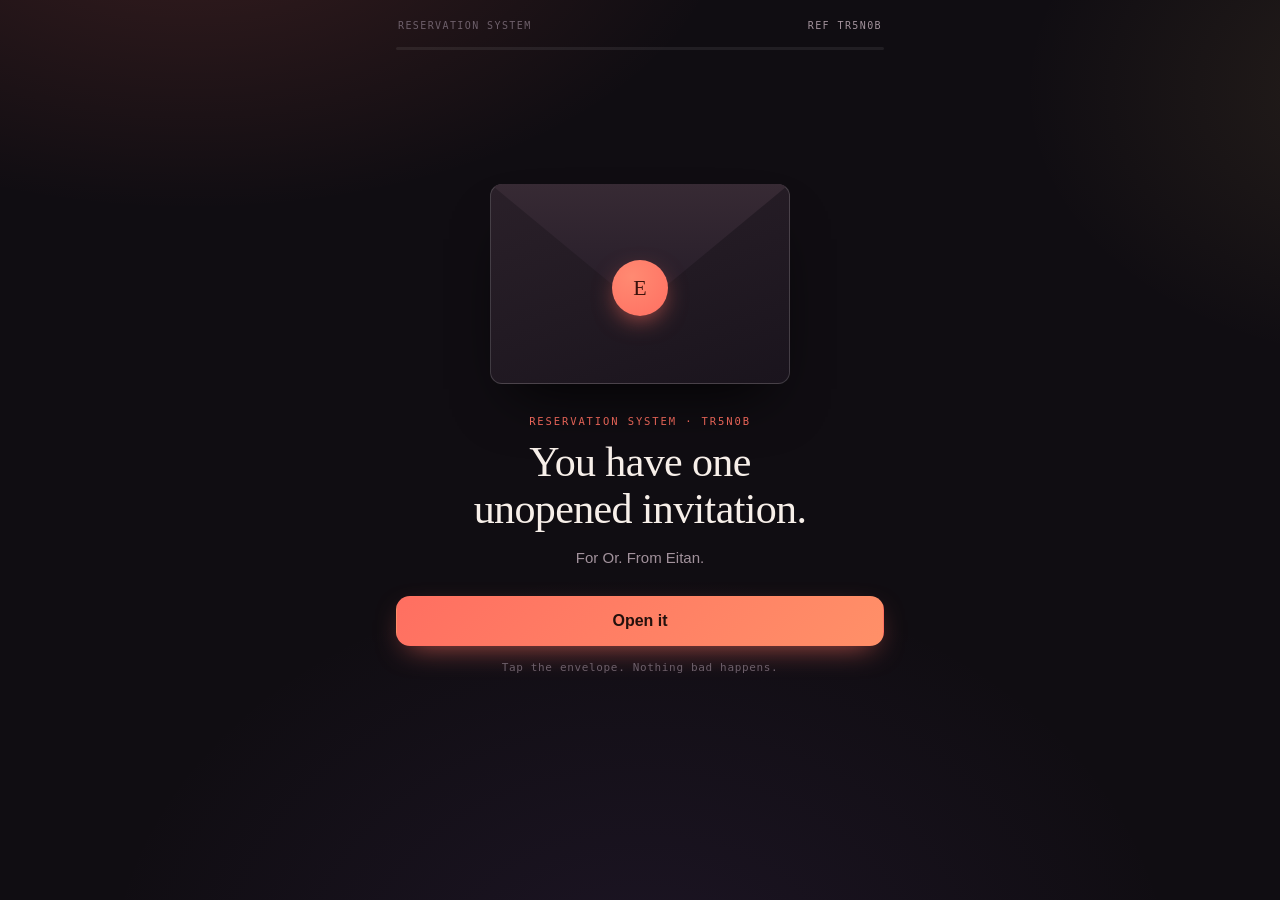
==== index.html @ cea232ad "A date app: an invitation where "no" is not a valid input One question at a time — the ask, the acti" ====
<!doctype html>
<html lang="en">
<head>
  <meta charset="utf-8">
  <meta name="viewport" content="width=device-width, initial-scale=1, viewport-fit=cover">
  <meta name="theme-color" content="#100d12">
  <title>You have one unopened invitation</title>

  <meta property="og:title" content="You have one unopened invitation">
  <meta property="og:description" content="Open it. It only takes a minute.">
  <meta property="og:type" content="website">

  <link rel="icon" href="data:image/svg+xml,<svg xmlns='http://www.w3.org/2000/svg' viewBox='0 0 100 100'><text y='.9em' font-size='90'>💌</text></svg>">
  <link rel="stylesheet" href="css/style.css">
</head>
<body>
  <canvas id="confetti"></canvas>

  <main class="shell">
    <div class="topbar">
      <span>Reservation system</span>
      <span class="ref" id="refOut">REF —</span>
    </div>
    <div class="progress"><span id="bar"></span></div>

    <section class="stage" id="stage"></section>

    <div class="footnote"><span id="step"></span></div>
  </main>

  <script src="js/data.js"></script>
  <script src="js/config.js"></script>
  <script src="js/app.js"></script>
</body>
</html>
---- css/style.css ----
/* ============================================================
   RESERVATION SYSTEM — a date app
   Corporate booking chrome on the outside, warm on the inside.
   ============================================================ */

:root {
  --bg:        #100d12;
  --bg-2:      #17131a;
  --card:      #1c1720;
  --card-2:    #241d29;
  --ink:       #f7efe9;
  --muted:     #a2929c;
  --faint:     #6d5f6a;
  --line:      rgba(255, 255, 255, 0.09);
  --line-2:    rgba(255, 255, 255, 0.16);
  --accent:    #ff6f61;
  --accent-2:  #ffb199;
  --gold:      #e8b96a;
  --green:     #6ad3a1;

  --serif: "Iowan Old Style", "Palatino Linotype", Palatino, Georgia, serif;
  --mono: ui-monospace, SFMono-Regular, "SF Mono", Menlo, Consolas, monospace;
  --sans: -apple-system, BlinkMacSystemFont, "Segoe UI", Roboto, Helvetica, Arial, sans-serif;

  --r: 18px;
  --pad: 20px;
}

* { box-sizing: border-box; -webkit-tap-highlight-color: transparent; }

html, body {
  margin: 0;
  padding: 0;
  min-height: 100%;
}

body {
  background: var(--bg);
  background-image:
    radial-gradient(900px 500px at 15% -10%, rgba(255, 111, 97, 0.16), transparent 60%),
    radial-gradient(700px 500px at 110% 10%, rgba(232, 185, 106, 0.10), transparent 55%),
    radial-gradient(900px 700px at 50% 110%, rgba(140, 90, 200, 0.10), transparent 60%);
  color: var(--ink);
  font-family: var(--sans);
  font-size: 16px;
  line-height: 1.5;
  overflow-x: hidden;
}

/* ---------- layout ---------- */

.shell {
  max-width: 520px;
  margin: 0 auto;
  padding: 0 16px 60px;
  min-height: 100dvh;
  display: flex;
  flex-direction: column;
}

.topbar {
  display: flex;
  align-items: center;
  justify-content: space-between;
  gap: 12px;
  padding: 18px 2px 14px;
  font-family: var(--mono);
  font-size: 10px;
  letter-spacing: 0.14em;
  text-transform: uppercase;
  color: var(--faint);
}

.topbar .ref { color: var(--muted); }

.progress {
  height: 3px;
  border-radius: 3px;
  background: rgba(255, 255, 255, 0.07);
  overflow: hidden;
  margin-bottom: 26px;
}

.progress span {
  display: block;
  height: 100%;
  width: 0;
  border-radius: 3px;
  background: linear-gradient(90deg, var(--accent), var(--gold));
  transition: width 0.55s cubic-bezier(0.4, 1.2, 0.4, 1);
}

.stage {
  flex: 1;
  display: flex;
  flex-direction: column;
  justify-content: center;
  padding-bottom: 24px;
}

.stage.enter { animation: slide-in 0.5s cubic-bezier(0.16, 1, 0.3, 1) both; }

@keyframes slide-in {
  from { opacity: 0; transform: translateY(18px); }
  to   { opacity: 1; transform: none; }
}

/* ---------- type ---------- */

.eyebrow {
  font-family: var(--mono);
  font-size: 10.5px;
  letter-spacing: 0.18em;
  text-transform: uppercase;
  color: var(--accent);
  margin-bottom: 14px;
}

h1 {
  font-family: var(--serif);
  font-size: clamp(30px, 8.5vw, 42px);
  line-height: 1.12;
  font-weight: 400;
  margin: 0 0 14px;
  letter-spacing: -0.015em;
}

h2 {
  font-family: var(--serif);
  font-size: clamp(24px, 6.5vw, 32px);
  line-height: 1.18;
  font-weight: 400;
  margin: 0 0 12px;
}

.sub {
  color: var(--muted);
  font-size: 15px;
  margin: 0 0 26px;
  max-width: 40ch;
}

.tiny {
  font-family: var(--mono);
  font-size: 11px;
  letter-spacing: 0.06em;
  color: var(--faint);
}

/* ---------- buttons ---------- */

.btn {
  appearance: none;
  border: 1px solid var(--line-2);
  background: var(--card);
  color: var(--ink);
  font-family: var(--sans);
  font-size: 16px;
  font-weight: 600;
  padding: 15px 22px;
  border-radius: 14px;
  cursor: pointer;
  transition: transform 0.15s ease, background 0.2s ease, border-color 0.2s ease;
  width: 100%;
}

.btn:active { transform: scale(0.975); }

.btn.primary {
  background: linear-gradient(135deg, var(--accent), #ff9068);
  border-color: transparent;
  color: #24110d;
  font-weight: 700;
  box-shadow: 0 10px 30px -12px rgba(255, 111, 97, 0.8);
}

.btn.ghost {
  background: transparent;
  border-color: var(--line);
  color: var(--muted);
  font-weight: 500;
  font-size: 14px;
  padding: 12px 18px;
}

.btn[disabled] { opacity: 0.35; pointer-events: none; }

.btn-row { display: flex; gap: 10px; margin-top: 8px; }

/* ---------- the impossible question ---------- */

.duel {
  position: relative;
  min-height: 300px;
  margin-top: 10px;
}

#yesBtn {
  position: relative;
  z-index: 2;
  font-size: 19px;
  padding: 19px 22px;
  transition: transform 0.4s cubic-bezier(0.34, 1.56, 0.64, 1),
              box-shadow 0.4s ease, font-size 0.4s ease;
  transform-origin: center;
}

#noBtn {
  position: absolute;
  left: 0;
  top: 78px;
  width: 100%;
  z-index: 3;
  transition: transform 0.28s cubic-bezier(0.22, 1, 0.36, 1),
              width 0.3s ease, opacity 0.3s ease, font-size 0.3s ease;
  will-change: transform;
  touch-action: none;
}

#noBtn.absorbed {
  opacity: 0;
  pointer-events: none;
  transform: translate(0, -78px) scale(0.2) !important;
}

.taunt {
  position: absolute;
  left: 50%;
  bottom: 4px;
  transform: translateX(-50%);
  font-family: var(--mono);
  font-size: 12px;
  color: var(--faint);
  text-align: center;
  width: 100%;
  min-height: 18px;
  transition: opacity 0.25s ease;
}

.taunt.pop { animation: taunt-pop 0.4s ease; }

@keyframes taunt-pop {
  0%   { opacity: 0; transform: translateX(-50%) translateY(6px); }
  100% { opacity: 1; transform: translateX(-50%) translateY(0); }
}

/* ---------- envelope ---------- */

.envelope {
  width: min(300px, 78vw);
  aspect-ratio: 3 / 2;
  margin: 0 auto 30px;
  position: relative;
  cursor: pointer;
  animation: float 4s ease-in-out infinite;
}

@keyframes float {
  0%, 100% { transform: translateY(0) rotate(-1.5deg); }
  50%      { transform: translateY(-12px) rotate(1.5deg); }
}

.envelope .body {
  position: absolute;
  inset: 0;
  border-radius: 12px;
  background: linear-gradient(160deg, #2a2029, #1a141d);
  border: 1px solid var(--line-2);
  box-shadow: 0 30px 60px -25px rgba(0, 0, 0, 0.9);
}

.envelope .flap {
  position: absolute;
  inset: 0 0 auto;
  height: 62%;
  clip-path: polygon(0 0, 100% 0, 50% 100%);
  background: linear-gradient(180deg, #372a34, #251c28);
  border-radius: 12px 12px 0 0;
}

.envelope .seal {
  position: absolute;
  left: 50%;
  top: 52%;
  width: 56px;
  height: 56px;
  margin: -28px 0 0 -28px;
  border-radius: 50%;
  background: radial-gradient(circle at 35% 30%, #ff8a72, var(--accent));
  display: grid;
  place-items: center;
  font-family: var(--serif);
  font-size: 22px;
  color: #3a120c;
  box-shadow: 0 8px 24px -6px rgba(255, 111, 97, 0.7);
}

/* ---------- option grid ---------- */

.grid {
  display: grid;
  grid-template-columns: repeat(2, 1fr);
  gap: 10px;
  margin-bottom: 20px;
}

.grid.one { grid-template-columns: 1fr; }

.opt {
  appearance: none;
  text-align: left;
  border: 1px solid var(--line);
  background: var(--card);
  color: var(--ink);
  border-radius: 15px;
  padding: 15px 14px;
  cursor: pointer;
  font-family: var(--sans);
  font-size: 15px;
  font-weight: 600;
  display: flex;
  flex-direction: column;
  gap: 4px;
  transition: transform 0.14s ease, border-color 0.2s ease, background 0.2s ease;
  position: relative;
  overflow: hidden;
}

.opt:active { transform: scale(0.97); }

.opt .emoji { font-size: 24px; line-height: 1; }

.opt .note {
  font-size: 12px;
  font-weight: 400;
  color: var(--muted);
  line-height: 1.35;
}

.opt.selected {
  border-color: var(--accent);
  background: linear-gradient(150deg, rgba(255, 111, 97, 0.18), var(--card-2));
}

.opt.selected::after {
  content: "✓";
  position: absolute;
  top: 10px;
  right: 12px;
  color: var(--accent);
  font-weight: 700;
}

/* ---------- recommendation cards ---------- */

.rec {
  border: 1px solid var(--line);
  background: var(--card);
  border-radius: 15px;
  padding: 14px 15px;
  margin-bottom: 10px;
  display: flex;
  gap: 12px;
  align-items: flex-start;
  cursor: pointer;
  transition: border-color 0.2s ease, background 0.2s ease;
}

.rec.selected {
  border-color: var(--accent);
  background: linear-gradient(150deg, rgba(255, 111, 97, 0.15), var(--card-2));
}

.rec .rec-main { flex: 1; min-width: 0; }
.rec .rec-name { font-weight: 700; font-size: 15px; }
.rec .rec-note { font-size: 12.5px; color: var(--muted); margin-top: 3px; }

.rec .maps {
  flex-shrink: 0;
  font-family: var(--mono);
  font-size: 10px;
  letter-spacing: 0.08em;
  text-transform: uppercase;
  color: var(--gold);
  border: 1px solid rgba(232, 185, 106, 0.35);
  border-radius: 999px;
  padding: 6px 10px;
  text-decoration: none;
  white-space: nowrap;
}

/* ---------- calendar ---------- */

.cal {
  background: var(--card);
  border: 1px solid var(--line);
  border-radius: var(--r);
  padding: 16px 14px;
  margin-bottom: 18px;
}

.cal-head {
  display: flex;
  align-items: center;
  justify-content: space-between;
  margin-bottom: 14px;
}

.cal-head .month {
  font-family: var(--serif);
  font-size: 19px;
}

.cal-nav {
  background: transparent;
  border: 1px solid var(--line-2);
  color: var(--ink);
  width: 32px;
  height: 32px;
  border-radius: 9px;
  cursor: pointer;
  font-size: 15px;
}

.cal-nav[disabled] { opacity: 0.25; pointer-events: none; }

.cal-grid {
  display: grid;
  grid-template-columns: repeat(7, 1fr);
  gap: 4px;
}

.cal-dow {
  font-family: var(--mono);
  font-size: 9.5px;
  letter-spacing: 0.08em;
  color: var(--faint);
  text-align: center;
  padding-bottom: 6px;
}

.day {
  aspect-ratio: 1;
  border: 1px solid transparent;
  background: transparent;
  color: var(--ink);
  border-radius: 10px;
  font-size: 14px;
  font-family: var(--sans);
  cursor: pointer;
  display: grid;
  place-items: center;
  position: relative;
  transition: background 0.15s ease;
}

.day.blank { pointer-events: none; }
.day.off { color: var(--faint); opacity: 0.35; pointer-events: none; text-decoration: line-through; }
.day.weekend { color: var(--gold); }
.day:hover:not(.off) { background: rgba(255, 255, 255, 0.06); }

.day.selected {
  background: linear-gradient(135deg, var(--accent), #ff9068);
  color: #24110d;
  font-weight: 700;
}

/* ---------- ticket ---------- */

.ticket {
  background: linear-gradient(165deg, #fdf6ef, #f3e7dc);
  color: #2a1c18;
  border-radius: 20px;
  overflow: hidden;
  box-shadow: 0 40px 70px -30px rgba(0, 0, 0, 0.85);
  margin-bottom: 18px;
  position: relative;
}

.ticket-top { padding: 22px 22px 18px; }

.ticket-brand {
  font-family: var(--mono);
  font-size: 9.5px;
  letter-spacing: 0.2em;
  text-transform: uppercase;
  color: #a8776a;
  display: flex;
  justify-content: space-between;
  margin-bottom: 14px;
}

.ticket h2 {
  color: #2a1c18;
  font-size: 30px;
  margin-bottom: 4px;
}

.ticket .who { font-size: 14px; color: #6b4f47; margin-bottom: 16px; }

.ticket-rows { display: grid; grid-template-columns: 1fr 1fr; gap: 14px 10px; }

.trow .k {
  font-family: var(--mono);
  font-size: 9px;
  letter-spacing: 0.14em;
  text-transform: uppercase;
  color: #a8776a;
  margin-bottom: 3px;
}

.trow .v { font-size: 15px; font-weight: 600; line-height: 1.3; }
.trow.wide { grid-column: 1 / -1; }

.perf {
  position: relative;
  height: 24px;
  border-top: 2px dashed rgba(42, 28, 24, 0.22);
  margin: 4px 0 0;
}

.perf::before, .perf::after {
  content: "";
  position: absolute;
  top: -14px;
  width: 26px;
  height: 26px;
  border-radius: 50%;
  background: var(--bg);
}

.perf::before { left: -13px; }
.perf::after { right: -13px; }

.ticket-bottom {
  padding: 0 22px 20px;
  display: flex;
  align-items: center;
  justify-content: space-between;
  gap: 12px;
}

.barcode {
  flex: 1;
  height: 40px;
  background-image: repeating-linear-gradient(90deg,
    #2a1c18 0 2px, transparent 2px 4px, #2a1c18 4px 5px, transparent 5px 9px,
    #2a1c18 9px 12px, transparent 12px 13px);
  opacity: 0.8;
}

.ticket .ref-no {
  font-family: var(--mono);
  font-size: 10px;
  letter-spacing: 0.1em;
  color: #6b4f47;
}

/* ---------- polaroid ---------- */

.polaroid {
  background: #fdf6ef;
  padding: 10px 10px 42px;
  border-radius: 4px;
  box-shadow: 0 26px 50px -22px rgba(0, 0, 0, 0.9);
  transform: rotate(-3deg);
  width: min(230px, 62vw);
  margin: 0 auto 26px;
  position: relative;
}

.polaroid img {
  width: 100%;
  aspect-ratio: 1;
  object-fit: cover;
  display: block;
  border-radius: 2px;
  background: #ddd;
}

.polaroid .cap {
  position: absolute;
  bottom: 12px;
  left: 0;
  right: 0;
  text-align: center;
  font-family: var(--serif);
  font-style: italic;
  font-size: 14px;
  color: #6b4f47;
}

/* ---------- misc ---------- */

.field { margin-bottom: 14px; }

.field label {
  display: block;
  font-family: var(--mono);
  font-size: 10px;
  letter-spacing: 0.14em;
  text-transform: uppercase;
  color: var(--faint);
  margin-bottom: 7px;
}

.field input, .field select, .field textarea {
  width: 100%;
  background: var(--card);
  border: 1px solid var(--line-2);
  border-radius: 12px;
  color: var(--ink);
  font-family: var(--sans);
  font-size: 16px;
  padding: 13px 14px;
  outline: none;
}

.field input:focus, .field textarea:focus { border-color: var(--accent); }
.field .hint { font-size: 12px; color: var(--faint); margin-top: 6px; }

.terms {
  background: var(--card);
  border: 1px solid var(--line);
  border-radius: var(--r);
  padding: 6px 4px;
  margin-bottom: 20px;
}

.term {
  display: flex;
  gap: 12px;
  align-items: flex-start;
  padding: 12px 14px;
  border-bottom: 1px solid var(--line);
  font-size: 14px;
  cursor: pointer;
}

.term:last-child { border-bottom: none; }

.term .box {
  width: 20px;
  height: 20px;
  flex-shrink: 0;
  border-radius: 6px;
  border: 1px solid var(--line-2);
  display: grid;
  place-items: center;
  font-size: 12px;
  color: transparent;
  margin-top: 1px;
}

.term.on .box {
  background: var(--green);
  border-color: var(--green);
  color: #0d2b1e;
}

.term.locked { color: var(--muted); }

.loader {
  text-align: center;
  padding: 40px 0;
}

.spinner {
  width: 42px;
  height: 42px;
  margin: 0 auto 22px;
  border-radius: 50%;
  border: 2px solid rgba(255, 255, 255, 0.12);
  border-top-color: var(--accent);
  animation: spin 0.8s linear infinite;
}

@keyframes spin { to { transform: rotate(360deg); } }

.loader .line {
  font-family: var(--mono);
  font-size: 12.5px;
  color: var(--muted);
  min-height: 20px;
}

.stat {
  display: flex;
  justify-content: space-between;
  padding: 13px 2px;
  border-bottom: 1px solid var(--line);
  font-size: 14px;
}

.stat:last-child { border-bottom: none; }
.stat .val { font-family: var(--mono); color: var(--gold); }

.chips { display: flex; flex-wrap: wrap; gap: 7px; margin-bottom: 20px; }

.chip {
  font-family: var(--mono);
  font-size: 10.5px;
  letter-spacing: 0.06em;
  text-transform: uppercase;
  color: var(--muted);
  border: 1px solid var(--line);
  border-radius: 999px;
  padding: 6px 11px;
}

#confetti {
  position: fixed;
  inset: 0;
  pointer-events: none;
  z-index: 99;
}

.footnote {
  text-align: center;
  font-family: var(--mono);
  font-size: 9.5px;
  letter-spacing: 0.12em;
  text-transform: uppercase;
  color: var(--faint);
  padding: 24px 0 8px;
  opacity: 0.7;
}

/* ---------- setup page ---------- */

.setup-section {
  border-top: 1px solid var(--line);
  padding-top: 22px;
  margin-top: 26px;
}

.setup-section > h3 {
  font-family: var(--mono);
  font-size: 10.5px;
  letter-spacing: 0.18em;
  text-transform: uppercase;
  color: var(--accent);
  margin: 0 0 16px;
  font-weight: 500;
}

.toggle-row { display: flex; flex-wrap: wrap; gap: 7px; }

.toggle {
  border: 1px solid var(--line-2);
  background: var(--card);
  color: var(--muted);
  border-radius: 999px;
  padding: 9px 14px;
  font-size: 13.5px;
  font-family: var(--sans);
  cursor: pointer;
}

.toggle.on {
  border-color: var(--accent);
  background: rgba(255, 111, 97, 0.15);
  color: var(--ink);
  font-weight: 600;
}

.out {
  background: var(--card);
  border: 1px solid var(--line-2);
  border-radius: 12px;
  padding: 13px 14px;
  font-family: var(--mono);
  font-size: 12px;
  word-break: break-all;
  color: var(--gold);
  max-height: 140px;
  overflow: auto;
  margin-bottom: 12px;
}
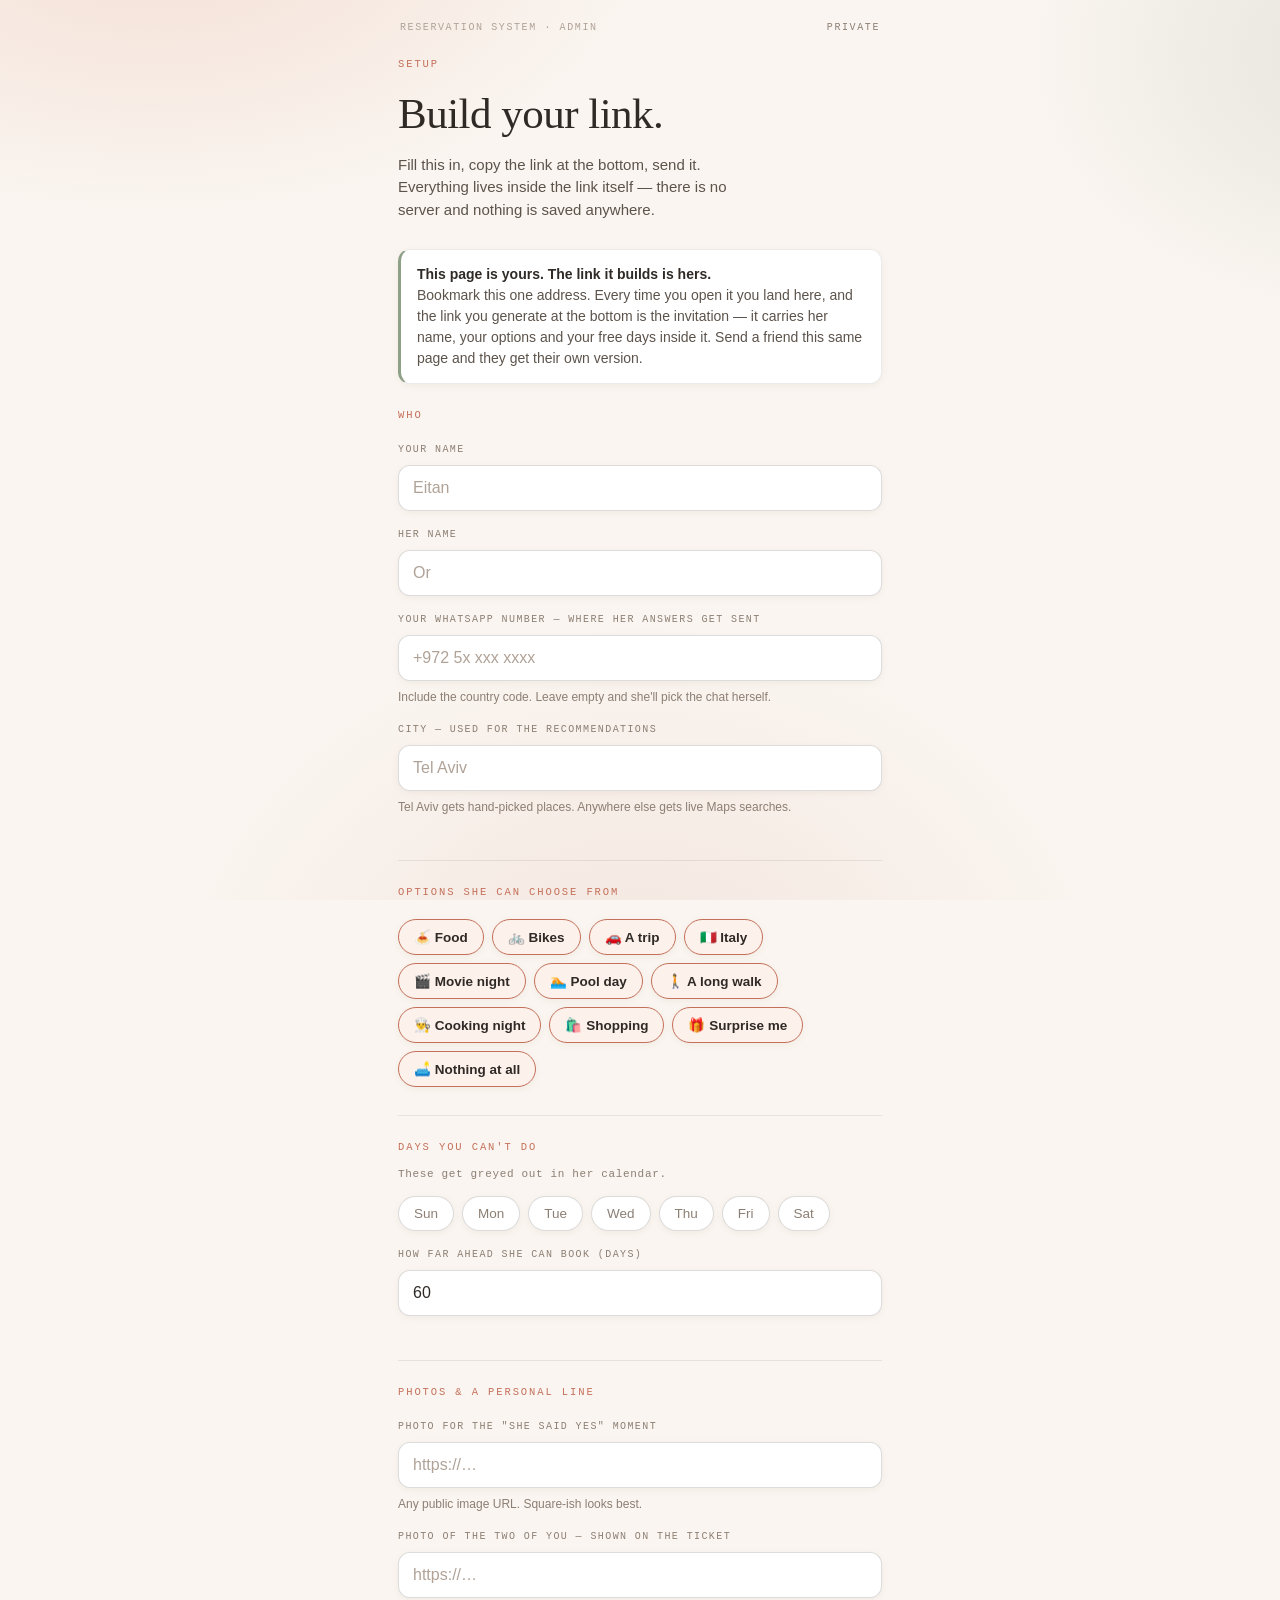
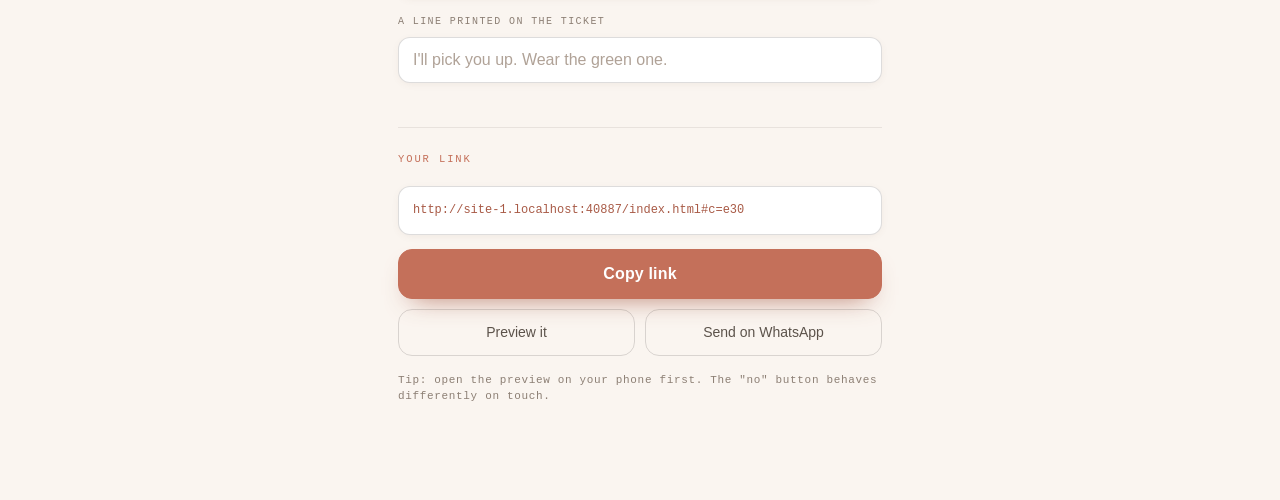
==== commit 4d8937cb: "Warm paper palette, and one link instead of two Repaints the whole thing on cream with terracotta, b" ====
--- a/index.html
+++ b/index.html
@@ -3,7 +3,7 @@
 <head>
   <meta charset="utf-8">
   <meta name="viewport" content="width=device-width, initial-scale=1, viewport-fit=cover">
-  <meta name="theme-color" content="#100d12">
+  <meta name="theme-color" content="#faf5f0">
   <title>You have one unopened invitation</title>
 
   <meta property="og:title" content="You have one unopened invitation">
--- a/css/style.css
+++ b/css/style.css
@@ -1,50 +1,61 @@
 /* ============================================================
    RESERVATION SYSTEM — a date app
-   Corporate booking chrome on the outside, warm on the inside.
+   Warm paper, soft terracotta, plenty of air.
    ============================================================ */
 
 :root {
-  --bg:        #100d12;
-  --bg-2:      #17131a;
-  --card:      #1c1720;
-  --card-2:    #241d29;
-  --ink:       #f7efe9;
-  --muted:     #a2929c;
-  --faint:     #6d5f6a;
-  --line:      rgba(255, 255, 255, 0.09);
-  --line-2:    rgba(255, 255, 255, 0.16);
-  --accent:    #ff6f61;
-  --accent-2:  #ffb199;
-  --gold:      #e8b96a;
-  --green:     #6ad3a1;
+  /* paper */
+  --bg:        #faf5f0;
+  --bg-warm:   #f5ede4;
+  --card:      #ffffff;
+  --card-2:    #fdf9f5;
+
+  /* ink */
+  --ink:       #2f2a26;
+  --ink-soft:  #5c534b;
+  --muted:     #8c7f74;
+  --faint:     #b0a297;
+
+  /* lines */
+  --line:      rgba(47, 42, 38, 0.09);
+  --line-2:    rgba(47, 42, 38, 0.16);
+
+  /* accents */
+  --accent:    #c4705a;   /* terracotta */
+  --accent-dk: #a85a46;
+  --blush:     #e8b4a0;
+  --sage:      #8fa089;
+  --gold:      #b08d3f;
+
+  /* shadows — warm, never grey */
+  --sh-sm: 0 2px 8px -2px rgba(120, 84, 66, 0.10);
+  --sh-md: 0 12px 28px -14px rgba(120, 84, 66, 0.28);
+  --sh-lg: 0 30px 60px -28px rgba(120, 84, 66, 0.40);
 
   --serif: "Iowan Old Style", "Palatino Linotype", Palatino, Georgia, serif;
   --mono: ui-monospace, SFMono-Regular, "SF Mono", Menlo, Consolas, monospace;
   --sans: -apple-system, BlinkMacSystemFont, "Segoe UI", Roboto, Helvetica, Arial, sans-serif;
 
   --r: 18px;
-  --pad: 20px;
 }
 
 * { box-sizing: border-box; -webkit-tap-highlight-color: transparent; }
 
-html, body {
-  margin: 0;
-  padding: 0;
-  min-height: 100%;
-}
+html, body { margin: 0; padding: 0; min-height: 100%; }
 
 body {
   background: var(--bg);
   background-image:
-    radial-gradient(900px 500px at 15% -10%, rgba(255, 111, 97, 0.16), transparent 60%),
-    radial-gradient(700px 500px at 110% 10%, rgba(232, 185, 106, 0.10), transparent 55%),
-    radial-gradient(900px 700px at 50% 110%, rgba(140, 90, 200, 0.10), transparent 60%);
+    radial-gradient(800px 460px at 12% -8%, rgba(232, 180, 160, 0.34), transparent 62%),
+    radial-gradient(620px 460px at 108% 6%, rgba(143, 160, 137, 0.20), transparent 58%),
+    radial-gradient(760px 620px at 50% 112%, rgba(196, 112, 90, 0.12), transparent 62%);
+  background-attachment: fixed;
   color: var(--ink);
   font-family: var(--sans);
   font-size: 16px;
   line-height: 1.5;
   overflow-x: hidden;
+  -webkit-font-smoothing: antialiased;
 }
 
 /* ---------- layout ---------- */
@@ -52,7 +63,7 @@
 .shell {
   max-width: 520px;
   margin: 0 auto;
-  padding: 0 16px 60px;
+  padding: 0 18px 60px;
   min-height: 100dvh;
   display: flex;
   flex-direction: column;
@@ -63,10 +74,10 @@
   align-items: center;
   justify-content: space-between;
   gap: 12px;
-  padding: 18px 2px 14px;
+  padding: 20px 2px 14px;
   font-family: var(--mono);
   font-size: 10px;
-  letter-spacing: 0.14em;
+  letter-spacing: 0.16em;
   text-transform: uppercase;
   color: var(--faint);
 }
@@ -76,9 +87,9 @@
 .progress {
   height: 3px;
   border-radius: 3px;
-  background: rgba(255, 255, 255, 0.07);
+  background: rgba(47, 42, 38, 0.07);
   overflow: hidden;
-  margin-bottom: 26px;
+  margin-bottom: 28px;
 }
 
 .progress span {
@@ -86,7 +97,7 @@
   height: 100%;
   width: 0;
   border-radius: 3px;
-  background: linear-gradient(90deg, var(--accent), var(--gold));
+  background: linear-gradient(90deg, var(--accent), var(--blush));
   transition: width 0.55s cubic-bezier(0.4, 1.2, 0.4, 1);
 }
 
@@ -113,30 +124,30 @@
   letter-spacing: 0.18em;
   text-transform: uppercase;
   color: var(--accent);
-  margin-bottom: 14px;
+  margin-bottom: 16px;
 }
 
 h1 {
   font-family: var(--serif);
-  font-size: clamp(30px, 8.5vw, 42px);
-  line-height: 1.12;
+  font-size: clamp(31px, 8.5vw, 43px);
+  line-height: 1.14;
   font-weight: 400;
-  margin: 0 0 14px;
-  letter-spacing: -0.015em;
+  margin: 0 0 16px;
+  letter-spacing: -0.012em;
 }
 
 h2 {
   font-family: var(--serif);
-  font-size: clamp(24px, 6.5vw, 32px);
-  line-height: 1.18;
+  font-size: clamp(25px, 6.5vw, 33px);
+  line-height: 1.2;
   font-weight: 400;
-  margin: 0 0 12px;
+  margin: 0 0 13px;
 }
 
 .sub {
-  color: var(--muted);
+  color: var(--ink-soft);
   font-size: 15px;
-  margin: 0 0 26px;
+  margin: 0 0 28px;
   max-width: 40ch;
 }
 
@@ -144,7 +155,7 @@
   font-family: var(--mono);
   font-size: 11px;
   letter-spacing: 0.06em;
-  color: var(--faint);
+  color: var(--muted);
 }
 
 /* ---------- buttons ---------- */
@@ -160,32 +171,41 @@
   padding: 15px 22px;
   border-radius: 14px;
   cursor: pointer;
-  transition: transform 0.15s ease, background 0.2s ease, border-color 0.2s ease;
+  box-shadow: var(--sh-sm);
+  transition: transform 0.15s ease, background 0.2s ease,
+              border-color 0.2s ease, box-shadow 0.2s ease;
   width: 100%;
 }
 
+.btn:hover { box-shadow: var(--sh-md); }
 .btn:active { transform: scale(0.975); }
 
 .btn.primary {
-  background: linear-gradient(135deg, var(--accent), #ff9068);
-  border-color: transparent;
-  color: #24110d;
-  font-weight: 700;
-  box-shadow: 0 10px 30px -12px rgba(255, 111, 97, 0.8);
-}
+  background: var(--accent);
+  border-color: var(--accent);
+  color: #fff;
+  font-weight: 600;
+  letter-spacing: 0.01em;
+  box-shadow: 0 12px 26px -14px rgba(168, 90, 70, 0.85);
+}
+
+.btn.primary:hover { background: var(--accent-dk); border-color: var(--accent-dk); }
 
 .btn.ghost {
   background: transparent;
-  border-color: var(--line);
-  color: var(--muted);
+  border-color: var(--line-2);
+  color: var(--ink-soft);
   font-weight: 500;
   font-size: 14px;
   padding: 12px 18px;
-}
-
-.btn[disabled] { opacity: 0.35; pointer-events: none; }
-
-.btn-row { display: flex; gap: 10px; margin-top: 8px; }
+  box-shadow: none;
+}
+
+.btn.ghost:hover { background: rgba(255, 255, 255, 0.7); box-shadow: var(--sh-sm); }
+
+.btn[disabled] { opacity: 0.4; pointer-events: none; box-shadow: none; }
+
+.btn-row { display: flex; gap: 10px; margin-top: 10px; }
 
 /* ---------- the impossible question ---------- */
 
@@ -201,7 +221,7 @@
   font-size: 19px;
   padding: 19px 22px;
   transition: transform 0.4s cubic-bezier(0.34, 1.56, 0.64, 1),
-              box-shadow 0.4s ease, font-size 0.4s ease;
+              box-shadow 0.4s ease, font-size 0.4s ease, padding 0.4s ease;
   transform-origin: center;
 }
 
@@ -230,11 +250,10 @@
   transform: translateX(-50%);
   font-family: var(--mono);
   font-size: 12px;
-  color: var(--faint);
+  color: var(--muted);
   text-align: center;
   width: 100%;
   min-height: 18px;
-  transition: opacity 0.25s ease;
 }
 
 .taunt.pop { animation: taunt-pop 0.4s ease; }
@@ -249,10 +268,10 @@
 .envelope {
   width: min(300px, 78vw);
   aspect-ratio: 3 / 2;
-  margin: 0 auto 30px;
+  margin: 0 auto 34px;
   position: relative;
   cursor: pointer;
-  animation: float 4s ease-in-out infinite;
+  animation: float 4.5s ease-in-out infinite;
 }
 
 @keyframes float {
@@ -264,9 +283,9 @@
   position: absolute;
   inset: 0;
   border-radius: 12px;
-  background: linear-gradient(160deg, #2a2029, #1a141d);
-  border: 1px solid var(--line-2);
-  box-shadow: 0 30px 60px -25px rgba(0, 0, 0, 0.9);
+  background: var(--card);
+  border: 1px solid rgba(196, 112, 90, 0.22);
+  box-shadow: var(--sh-lg);
 }
 
 .envelope .flap {
@@ -274,7 +293,7 @@
   inset: 0 0 auto;
   height: 62%;
   clip-path: polygon(0 0, 100% 0, 50% 100%);
-  background: linear-gradient(180deg, #372a34, #251c28);
+  background: linear-gradient(170deg, #f7ddd1, #f0cbba);
   border-radius: 12px 12px 0 0;
 }
 
@@ -282,17 +301,17 @@
   position: absolute;
   left: 50%;
   top: 52%;
-  width: 56px;
-  height: 56px;
-  margin: -28px 0 0 -28px;
+  width: 58px;
+  height: 58px;
+  margin: -29px 0 0 -29px;
   border-radius: 50%;
-  background: radial-gradient(circle at 35% 30%, #ff8a72, var(--accent));
+  background: var(--accent);
   display: grid;
   place-items: center;
   font-family: var(--serif);
-  font-size: 22px;
-  color: #3a120c;
-  box-shadow: 0 8px 24px -6px rgba(255, 111, 97, 0.7);
+  font-size: 23px;
+  color: #fff;
+  box-shadow: 0 10px 22px -8px rgba(168, 90, 70, 0.7);
 }
 
 /* ---------- option grid ---------- */
@@ -301,7 +320,7 @@
   display: grid;
   grid-template-columns: repeat(2, 1fr);
   gap: 10px;
-  margin-bottom: 20px;
+  margin-bottom: 22px;
 }
 
 .grid.one { grid-template-columns: 1fr; }
@@ -321,11 +340,14 @@
   display: flex;
   flex-direction: column;
   gap: 4px;
-  transition: transform 0.14s ease, border-color 0.2s ease, background 0.2s ease;
+  box-shadow: var(--sh-sm);
+  transition: transform 0.14s ease, border-color 0.2s ease,
+              background 0.2s ease, box-shadow 0.2s ease;
   position: relative;
   overflow: hidden;
 }
 
+.opt:hover { box-shadow: var(--sh-md); }
 .opt:active { transform: scale(0.97); }
 
 .opt .emoji { font-size: 24px; line-height: 1; }
@@ -339,7 +361,8 @@
 
 .opt.selected {
   border-color: var(--accent);
-  background: linear-gradient(150deg, rgba(255, 111, 97, 0.18), var(--card-2));
+  background: #fdf1ec;
+  box-shadow: 0 10px 24px -14px rgba(168, 90, 70, 0.6);
 }
 
 .opt.selected::after {
@@ -357,18 +380,21 @@
   border: 1px solid var(--line);
   background: var(--card);
   border-radius: 15px;
-  padding: 14px 15px;
+  padding: 15px;
   margin-bottom: 10px;
   display: flex;
   gap: 12px;
   align-items: flex-start;
   cursor: pointer;
-  transition: border-color 0.2s ease, background 0.2s ease;
-}
+  box-shadow: var(--sh-sm);
+  transition: border-color 0.2s ease, background 0.2s ease, box-shadow 0.2s ease;
+}
+
+.rec:hover { box-shadow: var(--sh-md); }
 
 .rec.selected {
   border-color: var(--accent);
-  background: linear-gradient(150deg, rgba(255, 111, 97, 0.15), var(--card-2));
+  background: #fdf1ec;
 }
 
 .rec .rec-main { flex: 1; min-width: 0; }
@@ -381,10 +407,11 @@
   font-size: 10px;
   letter-spacing: 0.08em;
   text-transform: uppercase;
-  color: var(--gold);
-  border: 1px solid rgba(232, 185, 106, 0.35);
+  color: var(--accent);
+  background: #fdf1ec;
+  border: 1px solid rgba(196, 112, 90, 0.28);
   border-radius: 999px;
-  padding: 6px 10px;
+  padding: 6px 11px;
   text-decoration: none;
   white-space: nowrap;
 }
@@ -395,8 +422,9 @@
   background: var(--card);
   border: 1px solid var(--line);
   border-radius: var(--r);
-  padding: 16px 14px;
-  margin-bottom: 18px;
+  padding: 18px 16px;
+  margin-bottom: 20px;
+  box-shadow: var(--sh-md);
 }
 
 .cal-head {
@@ -406,10 +434,7 @@
   margin-bottom: 14px;
 }
 
-.cal-head .month {
-  font-family: var(--serif);
-  font-size: 19px;
-}
+.cal-head .month { font-family: var(--serif); font-size: 20px; }
 
 .cal-nav {
   background: transparent;
@@ -422,13 +447,10 @@
   font-size: 15px;
 }
 
-.cal-nav[disabled] { opacity: 0.25; pointer-events: none; }
-
-.cal-grid {
-  display: grid;
-  grid-template-columns: repeat(7, 1fr);
-  gap: 4px;
-}
+.cal-nav:hover { background: var(--bg-warm); }
+.cal-nav[disabled] { opacity: 0.3; pointer-events: none; }
+
+.cal-grid { display: grid; grid-template-columns: repeat(7, 1fr); gap: 4px; }
 
 .cal-dow {
   font-family: var(--mono);
@@ -436,7 +458,7 @@
   letter-spacing: 0.08em;
   color: var(--faint);
   text-align: center;
-  padding-bottom: 6px;
+  padding-bottom: 8px;
 }
 
 .day {
@@ -455,58 +477,62 @@
 }
 
 .day.blank { pointer-events: none; }
-.day.off { color: var(--faint); opacity: 0.35; pointer-events: none; text-decoration: line-through; }
+.day.off { color: var(--faint); opacity: 0.5; pointer-events: none; text-decoration: line-through; }
 .day.weekend { color: var(--gold); }
-.day:hover:not(.off) { background: rgba(255, 255, 255, 0.06); }
+.day:hover:not(.off) { background: var(--bg-warm); }
 
 .day.selected {
-  background: linear-gradient(135deg, var(--accent), #ff9068);
-  color: #24110d;
+  background: var(--accent);
+  color: #fff;
   font-weight: 700;
+  box-shadow: 0 8px 16px -8px rgba(168, 90, 70, 0.8);
 }
 
 /* ---------- ticket ---------- */
 
 .ticket {
-  background: linear-gradient(165deg, #fdf6ef, #f3e7dc);
-  color: #2a1c18;
+  background: var(--card);
+  color: var(--ink);
   border-radius: 20px;
   overflow: hidden;
-  box-shadow: 0 40px 70px -30px rgba(0, 0, 0, 0.85);
-  margin-bottom: 18px;
+  box-shadow: var(--sh-lg);
+  margin-bottom: 20px;
   position: relative;
 }
 
-.ticket-top { padding: 22px 22px 18px; }
+.ticket::before {
+  content: "";
+  position: absolute;
+  inset: 0 0 auto;
+  height: 5px;
+  background: linear-gradient(90deg, var(--accent), var(--blush), var(--sage));
+}
+
+.ticket-top { padding: 26px 24px 18px; }
 
 .ticket-brand {
   font-family: var(--mono);
   font-size: 9.5px;
   letter-spacing: 0.2em;
   text-transform: uppercase;
-  color: #a8776a;
+  color: var(--accent);
   display: flex;
   justify-content: space-between;
-  margin-bottom: 14px;
-}
-
-.ticket h2 {
-  color: #2a1c18;
-  font-size: 30px;
-  margin-bottom: 4px;
-}
-
-.ticket .who { font-size: 14px; color: #6b4f47; margin-bottom: 16px; }
-
-.ticket-rows { display: grid; grid-template-columns: 1fr 1fr; gap: 14px 10px; }
+  margin-bottom: 16px;
+}
+
+.ticket h2 { font-size: 31px; margin-bottom: 5px; }
+.ticket .who { font-size: 14px; color: var(--muted); margin-bottom: 20px; }
+
+.ticket-rows { display: grid; grid-template-columns: 1fr 1fr; gap: 16px 10px; }
 
 .trow .k {
   font-family: var(--mono);
   font-size: 9px;
   letter-spacing: 0.14em;
   text-transform: uppercase;
-  color: #a8776a;
-  margin-bottom: 3px;
+  color: var(--faint);
+  margin-bottom: 4px;
 }
 
 .trow .v { font-size: 15px; font-weight: 600; line-height: 1.3; }
@@ -515,7 +541,7 @@
 .perf {
   position: relative;
   height: 24px;
-  border-top: 2px dashed rgba(42, 28, 24, 0.22);
+  border-top: 2px dashed rgba(47, 42, 38, 0.16);
   margin: 4px 0 0;
 }
 
@@ -527,13 +553,14 @@
   height: 26px;
   border-radius: 50%;
   background: var(--bg);
+  box-shadow: inset 0 0 0 1px rgba(47, 42, 38, 0.05);
 }
 
 .perf::before { left: -13px; }
 .perf::after { right: -13px; }
 
 .ticket-bottom {
-  padding: 0 22px 20px;
+  padding: 0 24px 22px;
   display: flex;
   align-items: center;
   justify-content: space-between;
@@ -542,30 +569,30 @@
 
 .barcode {
   flex: 1;
-  height: 40px;
+  height: 38px;
+  opacity: 0.75;
   background-image: repeating-linear-gradient(90deg,
-    #2a1c18 0 2px, transparent 2px 4px, #2a1c18 4px 5px, transparent 5px 9px,
-    #2a1c18 9px 12px, transparent 12px 13px);
-  opacity: 0.8;
+    var(--ink) 0 2px, transparent 2px 4px, var(--ink) 4px 5px, transparent 5px 9px,
+    var(--ink) 9px 12px, transparent 12px 13px);
 }
 
 .ticket .ref-no {
   font-family: var(--mono);
   font-size: 10px;
   letter-spacing: 0.1em;
-  color: #6b4f47;
+  color: var(--faint);
 }
 
 /* ---------- polaroid ---------- */
 
 .polaroid {
-  background: #fdf6ef;
-  padding: 10px 10px 42px;
+  background: var(--card);
+  padding: 11px 11px 44px;
   border-radius: 4px;
-  box-shadow: 0 26px 50px -22px rgba(0, 0, 0, 0.9);
+  box-shadow: var(--sh-lg);
   transform: rotate(-3deg);
   width: min(230px, 62vw);
-  margin: 0 auto 26px;
+  margin: 0 auto 30px;
   position: relative;
 }
 
@@ -575,24 +602,24 @@
   object-fit: cover;
   display: block;
   border-radius: 2px;
-  background: #ddd;
+  background: var(--bg-warm);
 }
 
 .polaroid .cap {
   position: absolute;
-  bottom: 12px;
+  bottom: 13px;
   left: 0;
   right: 0;
   text-align: center;
   font-family: var(--serif);
   font-style: italic;
   font-size: 14px;
-  color: #6b4f47;
-}
-
-/* ---------- misc ---------- */
-
-.field { margin-bottom: 14px; }
+  color: var(--muted);
+}
+
+/* ---------- forms ---------- */
+
+.field { margin-bottom: 16px; }
 
 .field label {
   display: block;
@@ -600,8 +627,8 @@
   font-size: 10px;
   letter-spacing: 0.14em;
   text-transform: uppercase;
-  color: var(--faint);
-  margin-bottom: 7px;
+  color: var(--muted);
+  margin-bottom: 8px;
 }
 
 .field input, .field select, .field textarea {
@@ -614,24 +641,35 @@
   font-size: 16px;
   padding: 13px 14px;
   outline: none;
-}
-
-.field input:focus, .field textarea:focus { border-color: var(--accent); }
-.field .hint { font-size: 12px; color: var(--faint); margin-top: 6px; }
+  box-shadow: var(--sh-sm);
+  transition: border-color 0.2s ease, box-shadow 0.2s ease;
+}
+
+.field input::placeholder { color: var(--faint); }
+
+.field input:focus, .field textarea:focus {
+  border-color: var(--accent);
+  box-shadow: 0 0 0 3px rgba(196, 112, 90, 0.14);
+}
+
+.field .hint { font-size: 12px; color: var(--muted); margin-top: 7px; }
+
+/* ---------- terms ---------- */
 
 .terms {
   background: var(--card);
   border: 1px solid var(--line);
   border-radius: var(--r);
-  padding: 6px 4px;
-  margin-bottom: 20px;
+  padding: 4px;
+  margin-bottom: 22px;
+  box-shadow: var(--sh-sm);
 }
 
 .term {
   display: flex;
   gap: 12px;
   align-items: flex-start;
-  padding: 12px 14px;
+  padding: 13px 14px;
   border-bottom: 1px solid var(--line);
   font-size: 14px;
   cursor: pointer;
@@ -653,24 +691,23 @@
 }
 
 .term.on .box {
-  background: var(--green);
-  border-color: var(--green);
-  color: #0d2b1e;
+  background: var(--sage);
+  border-color: var(--sage);
+  color: #fff;
 }
 
 .term.locked { color: var(--muted); }
 
-.loader {
-  text-align: center;
-  padding: 40px 0;
-}
+/* ---------- loader & stats ---------- */
+
+.loader { text-align: center; padding: 40px 0; }
 
 .spinner {
   width: 42px;
   height: 42px;
-  margin: 0 auto 22px;
+  margin: 0 auto 24px;
   border-radius: 50%;
-  border: 2px solid rgba(255, 255, 255, 0.12);
+  border: 2px solid rgba(47, 42, 38, 0.10);
   border-top-color: var(--accent);
   animation: spin 0.8s linear infinite;
 }
@@ -687,13 +724,13 @@
 .stat {
   display: flex;
   justify-content: space-between;
-  padding: 13px 2px;
+  padding: 14px 2px;
   border-bottom: 1px solid var(--line);
   font-size: 14px;
 }
 
 .stat:last-child { border-bottom: none; }
-.stat .val { font-family: var(--mono); color: var(--gold); }
+.stat .val { font-family: var(--mono); color: var(--accent); }
 
 .chips { display: flex; flex-wrap: wrap; gap: 7px; margin-bottom: 20px; }
 
@@ -723,15 +760,14 @@
   text-transform: uppercase;
   color: var(--faint);
   padding: 24px 0 8px;
-  opacity: 0.7;
 }
 
 /* ---------- setup page ---------- */
 
 .setup-section {
   border-top: 1px solid var(--line);
-  padding-top: 22px;
-  margin-top: 26px;
+  padding-top: 24px;
+  margin-top: 28px;
 }
 
 .setup-section > h3 {
@@ -740,26 +776,30 @@
   letter-spacing: 0.18em;
   text-transform: uppercase;
   color: var(--accent);
-  margin: 0 0 16px;
+  margin: 0 0 18px;
   font-weight: 500;
 }
 
-.toggle-row { display: flex; flex-wrap: wrap; gap: 7px; }
+.toggle-row { display: flex; flex-wrap: wrap; gap: 8px; }
 
 .toggle {
   border: 1px solid var(--line-2);
   background: var(--card);
   color: var(--muted);
   border-radius: 999px;
-  padding: 9px 14px;
+  padding: 9px 15px;
   font-size: 13.5px;
   font-family: var(--sans);
   cursor: pointer;
-}
+  box-shadow: var(--sh-sm);
+  transition: all 0.18s ease;
+}
+
+.toggle:hover { box-shadow: var(--sh-md); }
 
 .toggle.on {
   border-color: var(--accent);
-  background: rgba(255, 111, 97, 0.15);
+  background: #fdf1ec;
   color: var(--ink);
   font-weight: 600;
 }
@@ -768,12 +808,28 @@
   background: var(--card);
   border: 1px solid var(--line-2);
   border-radius: 12px;
-  padding: 13px 14px;
+  padding: 14px;
   font-family: var(--mono);
   font-size: 12px;
+  line-height: 1.6;
   word-break: break-all;
-  color: var(--gold);
+  color: var(--accent-dk);
   max-height: 140px;
   overflow: auto;
-  margin-bottom: 12px;
-}
+  margin-bottom: 14px;
+  box-shadow: var(--sh-sm);
+}
+
+.callout {
+  background: var(--card);
+  border: 1px solid var(--line);
+  border-left: 3px solid var(--sage);
+  border-radius: 12px;
+  padding: 14px 16px;
+  font-size: 14px;
+  color: var(--ink-soft);
+  margin-bottom: 24px;
+  box-shadow: var(--sh-sm);
+}
+
+.callout b { color: var(--ink); }
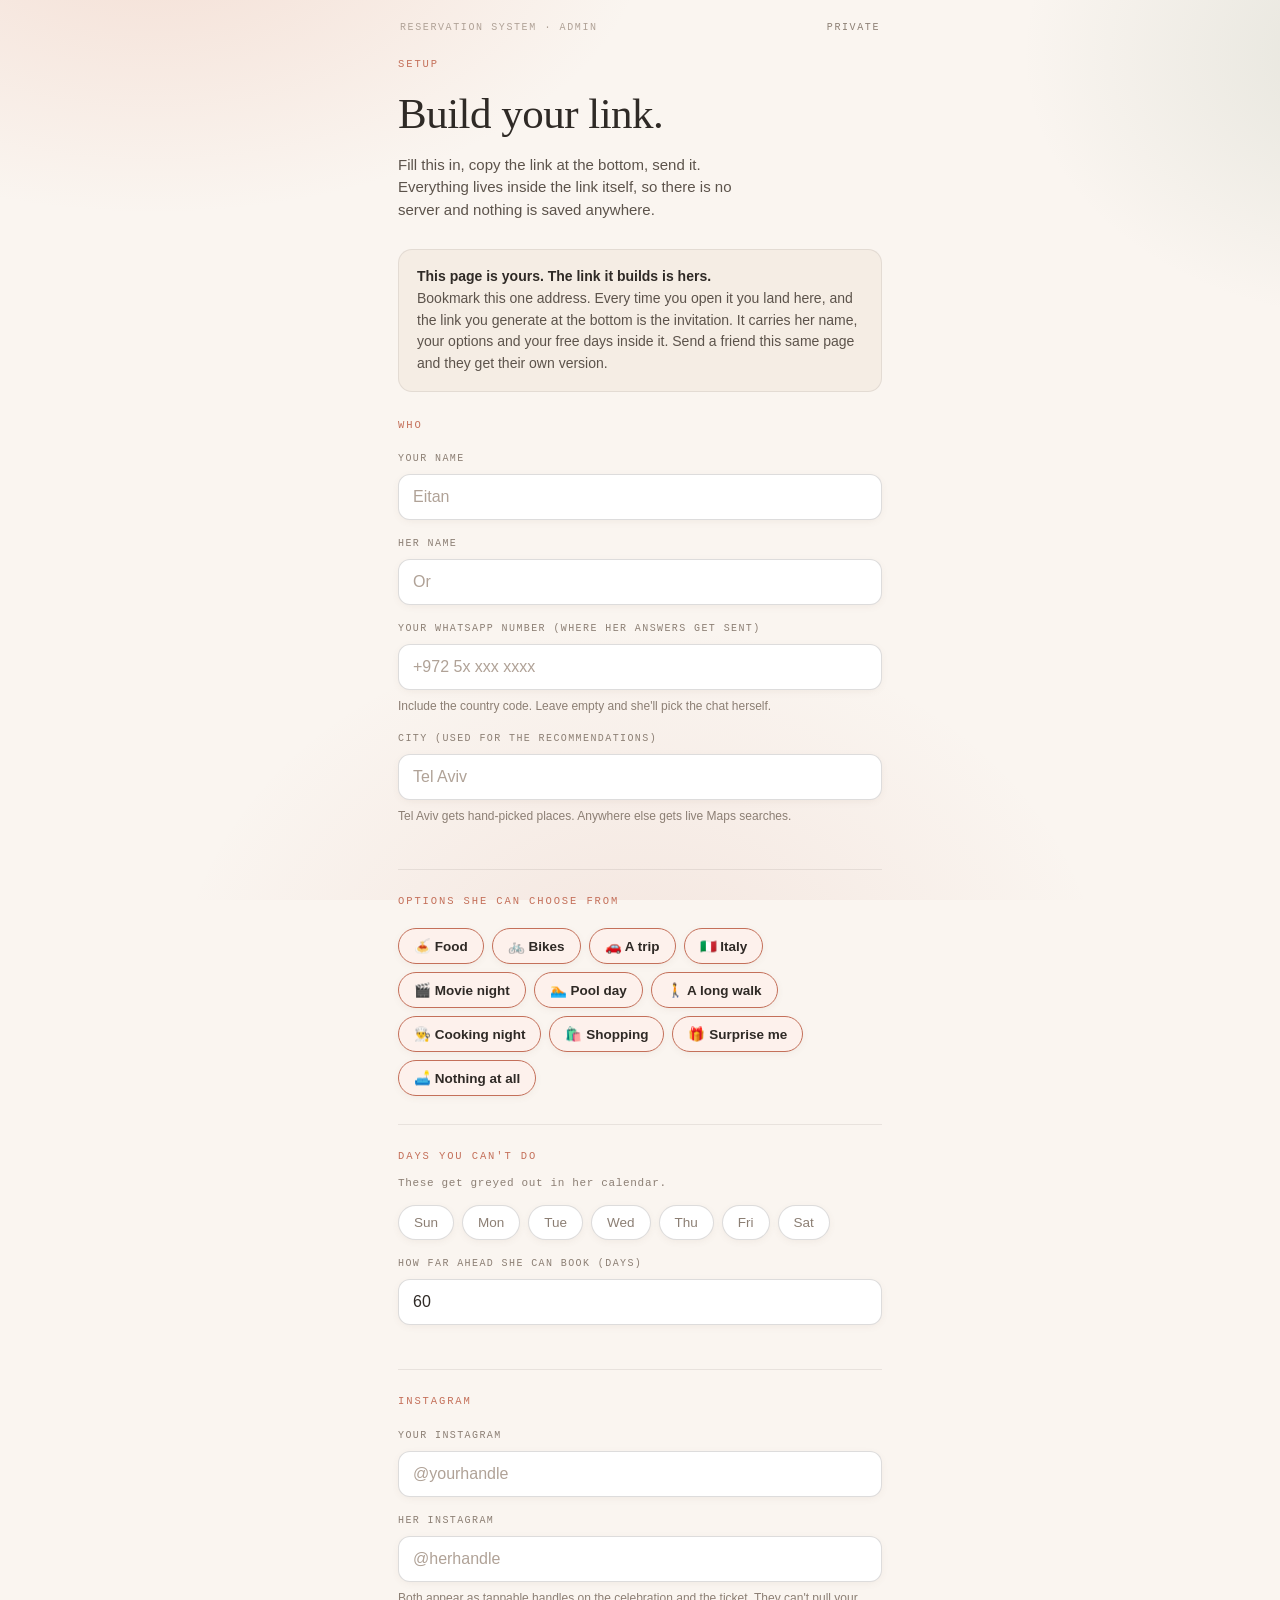
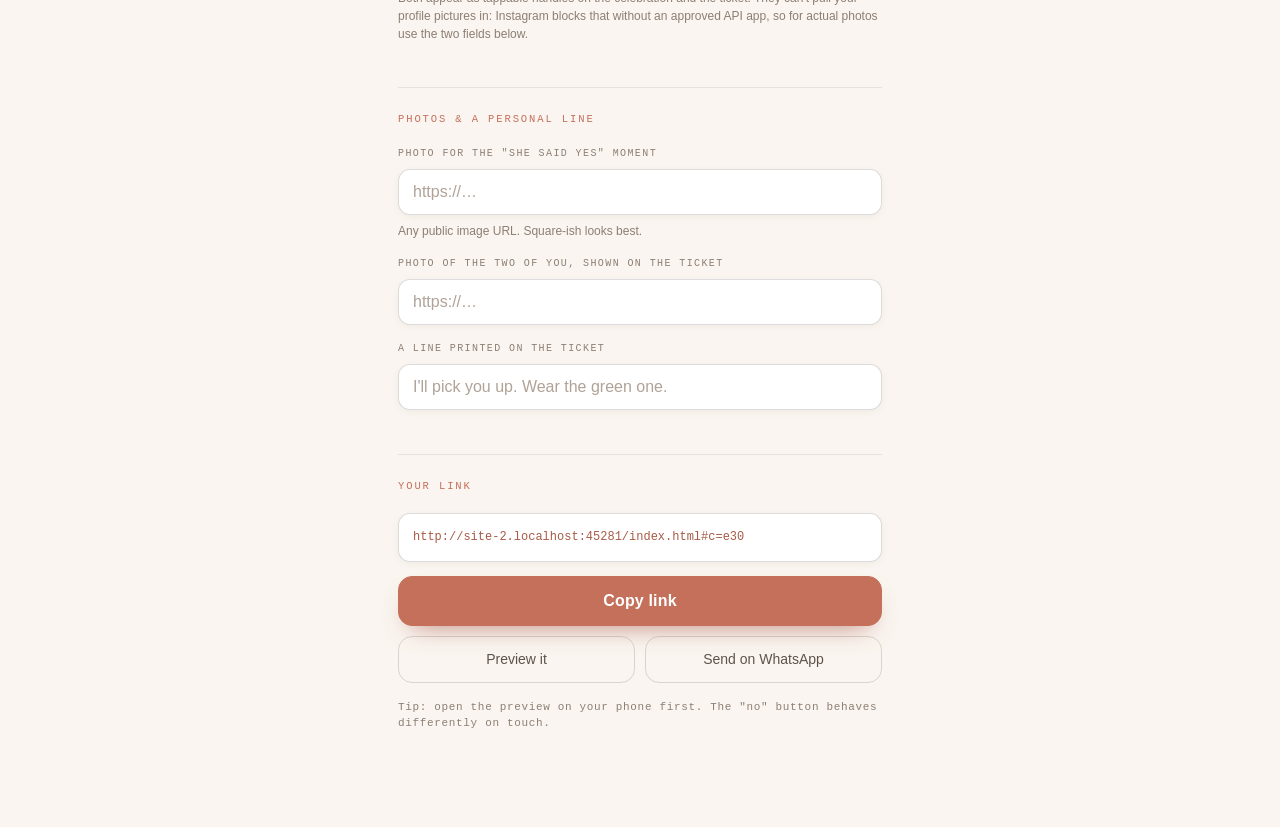
==== commit de324e50: "Draw the celebration picture No image model is reachable from a static page, so the picture is drawn" ====
--- a/index.html
+++ b/index.html
@@ -30,6 +30,7 @@
 
   <script src="js/data.js"></script>
   <script src="js/config.js"></script>
+  <script src="js/scene.js"></script>
   <script src="js/app.js"></script>
 </body>
 </html>
--- a/css/style.css
+++ b/css/style.css
@@ -95,10 +95,12 @@
 .progress span {
   display: block;
   height: 100%;
-  width: 0;
+  width: 100%;
   border-radius: 3px;
   background: linear-gradient(90deg, var(--accent), var(--blush));
-  transition: width 0.55s cubic-bezier(0.4, 1.2, 0.4, 1);
+  transform: scaleX(0);
+  transform-origin: left center;
+  transition: transform 0.6s cubic-bezier(0.16, 1, 0.3, 1);
 }
 
 .stage {
@@ -235,12 +237,6 @@
               width 0.3s ease, opacity 0.3s ease, font-size 0.3s ease;
   will-change: transform;
   touch-action: none;
-}
-
-#noBtn.absorbed {
-  opacity: 0;
-  pointer-events: none;
-  transform: translate(0, -78px) scale(0.2) !important;
 }
 
 .taunt {
@@ -374,6 +370,135 @@
   font-weight: 700;
 }
 
+/* ---------- "something else" box ---------- */
+
+.other-box {
+  display: flex;
+  gap: 8px;
+  margin-bottom: 20px;
+  overflow: hidden;
+}
+
+.other-box.hide { display: none; }
+
+.other-box input {
+  flex: 1;
+  min-width: 0;
+  background: var(--card);
+  border: 1px solid var(--accent);
+  border-radius: 13px;
+  color: var(--ink);
+  font-family: var(--sans);
+  font-size: 16px;
+  padding: 13px 14px;
+  outline: none;
+  box-shadow: 0 0 0 3px rgba(196, 112, 90, 0.12);
+}
+
+.other-box input::placeholder { color: var(--faint); }
+.other-box .btn { width: auto; flex-shrink: 0; font-size: 14px; padding: 13px 16px; }
+
+/* ---------- celebrations ---------- */
+
+.party { text-align: center; }
+
+.big-emoji {
+  font-size: 62px;
+  line-height: 1;
+  margin-bottom: 14px;
+}
+
+.party-title {
+  font-size: clamp(44px, 15vw, 74px);
+  line-height: 0.98;
+  letter-spacing: -0.02em;
+  margin-bottom: 26px;
+}
+
+.party-lines {
+  display: inline-flex;
+  flex-direction: column;
+  gap: 8px;
+}
+
+.party-line {
+  font-family: var(--mono);
+  font-size: 12.5px;
+  letter-spacing: 0.08em;
+  text-transform: uppercase;
+  color: var(--ink-soft);
+  background: var(--card);
+  border: 1px solid var(--line);
+  border-radius: 999px;
+  padding: 9px 18px;
+  box-shadow: var(--sh-sm);
+}
+
+/* Staggered reveal. Opacity and transform only.
+   The resting state is visible and `backwards` supplies the hidden
+   start during the delay, so if the animation never runs the content
+   is simply there rather than stuck invisible. */
+.pop {
+  animation: pop-in 0.6s cubic-bezier(0.16, 1, 0.3, 1) backwards;
+}
+
+.pop-1 { animation-delay: 0.04s; }
+.pop-2 { animation-delay: 0.18s; }
+.pop-3 { animation-delay: 0.32s; }
+.pop-4 { animation-delay: 0.46s; }
+.pop-5 { animation-delay: 0.60s; }
+.pop-6 { animation-delay: 0.74s; }
+.pop-7 { animation-delay: 0.88s; }
+
+@keyframes pop-in {
+  from { opacity: 0; transform: translateY(14px) scale(0.96); }
+  to   { opacity: 1; transform: none; }
+}
+
+@media (prefers-reduced-motion: reduce) {
+  .pop { animation-duration: 0.01s; animation-delay: 0s; }
+  .envelope { animation: none; }
+}
+
+/* ---------- the drawn picture ---------- */
+
+.scene {
+  border-radius: 16px;
+  overflow: hidden;
+  margin-bottom: 16px;
+  box-shadow: var(--sh-lg);
+  border: 1px solid var(--line);
+  line-height: 0;
+}
+
+.scene svg { width: 100%; height: auto; display: block; }
+
+/* ---------- instagram ---------- */
+
+.ig-row {
+  display: flex;
+  align-items: center;
+  justify-content: center;
+  gap: 8px;
+  margin-bottom: 22px;
+}
+
+.ig-row.compact { justify-content: flex-start; margin: -12px 0 20px; }
+
+.ig-row .ig {
+  font-family: var(--mono);
+  font-size: 11px;
+  letter-spacing: 0.06em;
+  color: var(--accent);
+  text-decoration: none;
+  border: 1px solid rgba(196, 112, 90, 0.28);
+  background: #fdf1ec;
+  border-radius: 999px;
+  padding: 6px 12px;
+}
+
+.ig-row .ig-dot { color: var(--faint); }
+
 /* ---------- recommendation cards ---------- */
 
 .rec {
@@ -821,15 +946,14 @@
 }
 
 .callout {
-  background: var(--card);
+  background: var(--bg-warm);
   border: 1px solid var(--line);
-  border-left: 3px solid var(--sage);
-  border-radius: 12px;
-  padding: 14px 16px;
+  border-radius: 14px;
+  padding: 16px 18px;
   font-size: 14px;
+  line-height: 1.55;
   color: var(--ink-soft);
-  margin-bottom: 24px;
-  box-shadow: var(--sh-sm);
+  margin-bottom: 26px;
 }
 
 .callout b { color: var(--ink); }
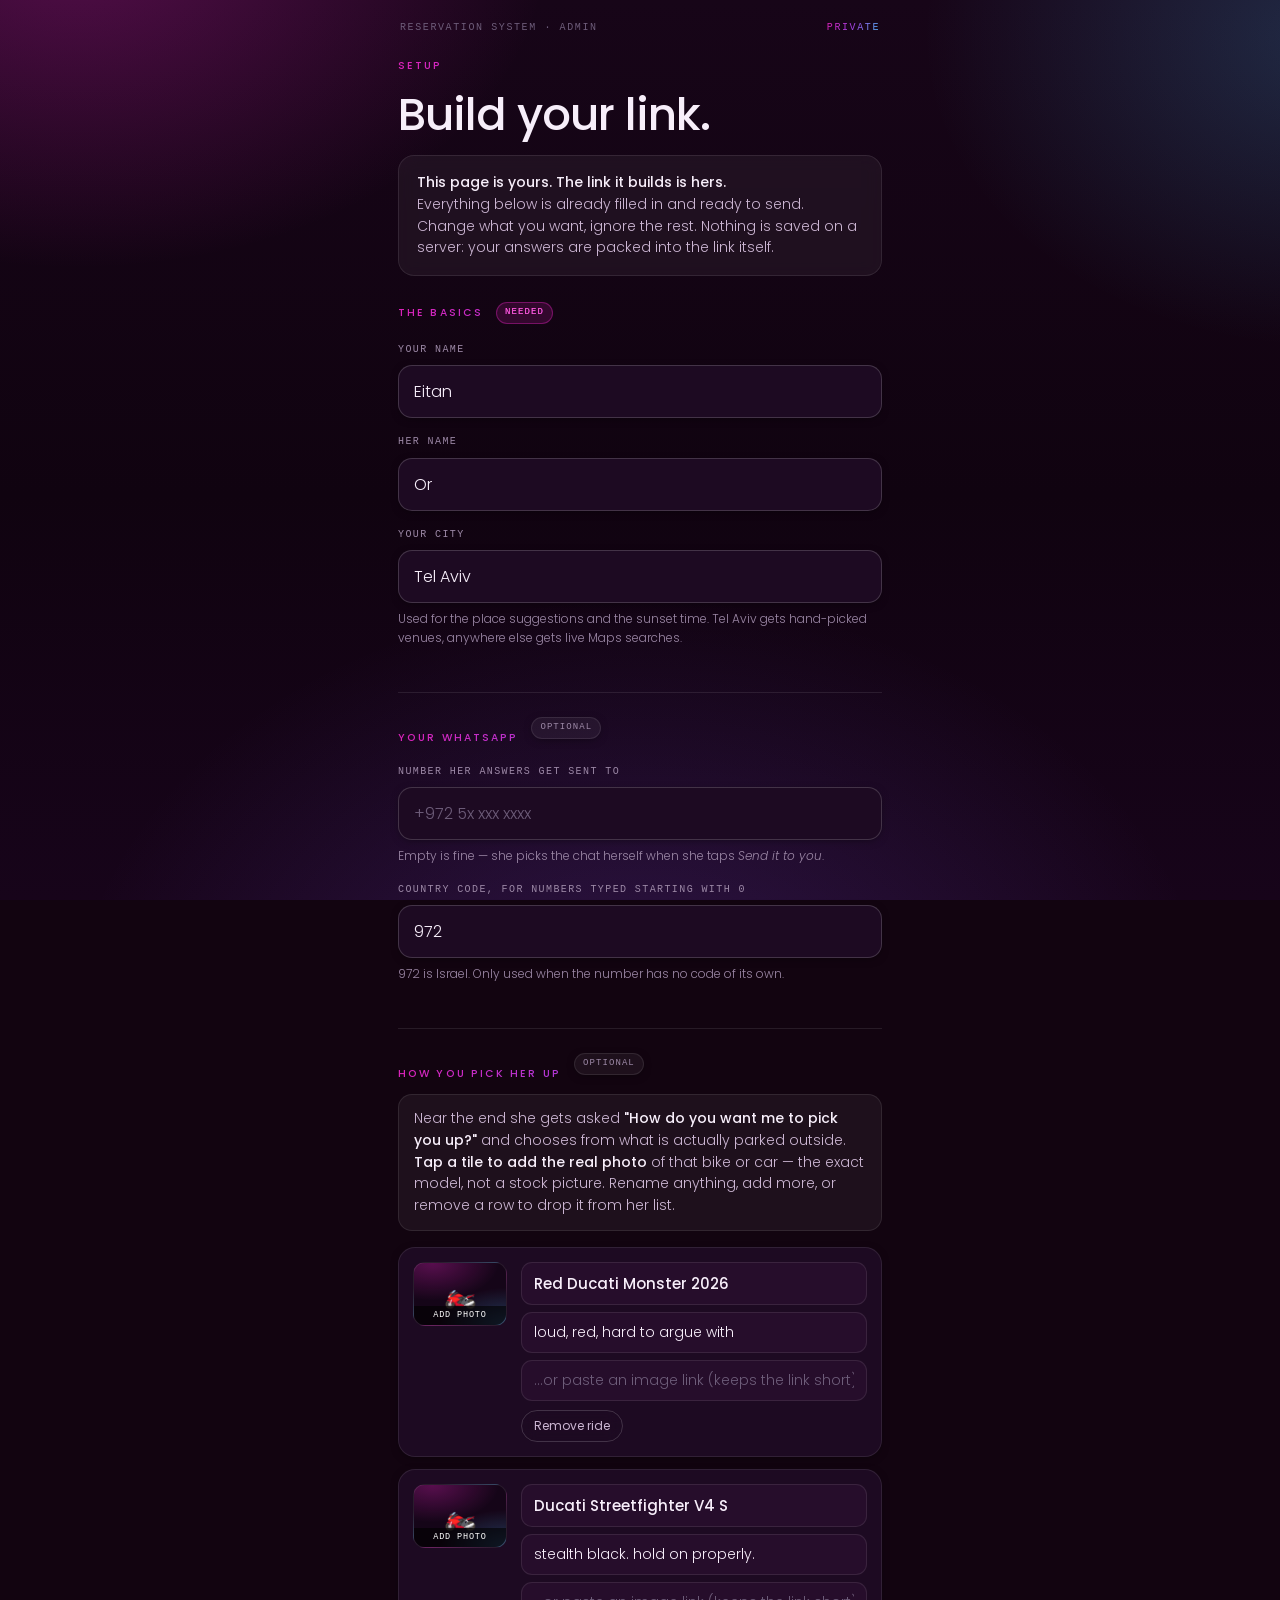
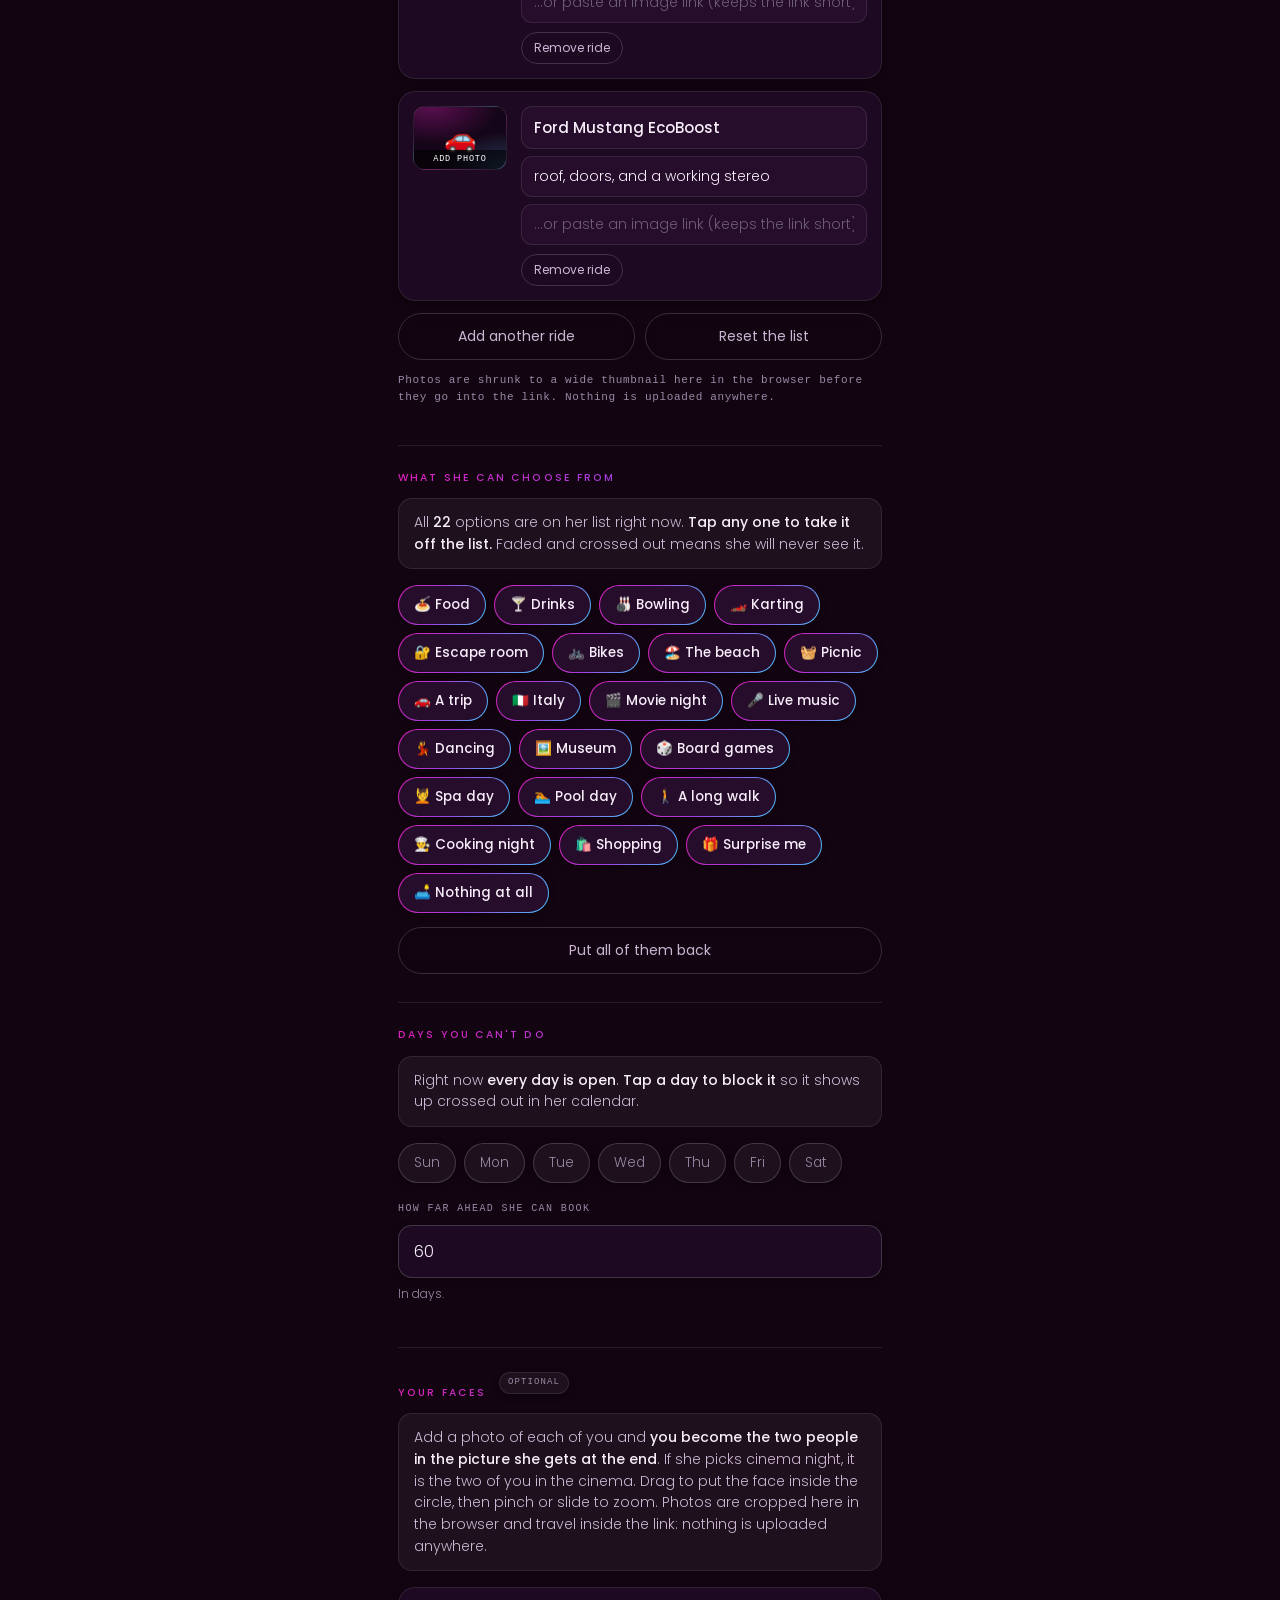
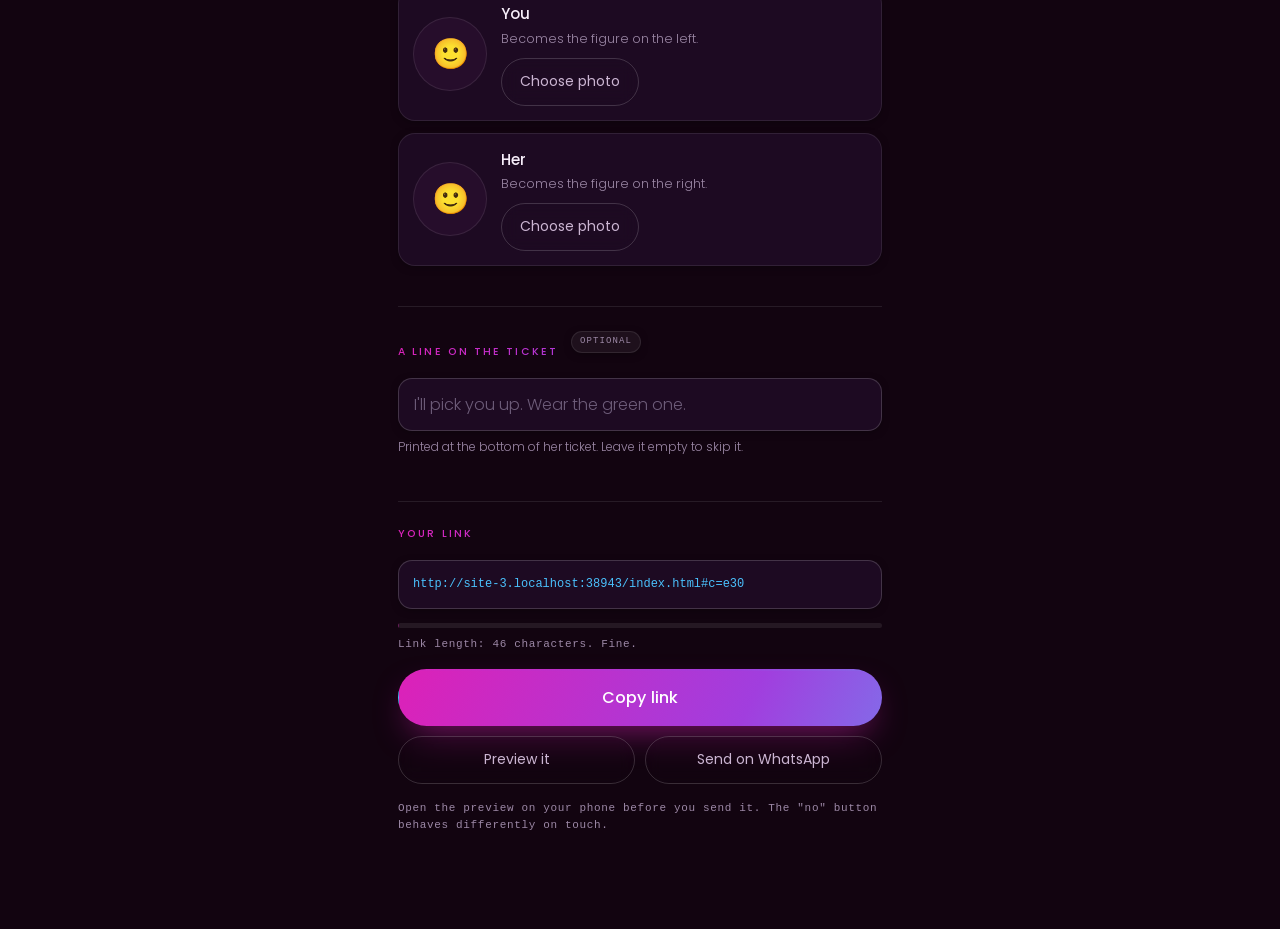
==== commit 7b229750: "Restyle in magenta and cyan, ask how she wants picking up Three things.  The look moves to the palet" ====
--- a/index.html
+++ b/index.html
@@ -3,7 +3,7 @@
 <head>
   <meta charset="utf-8">
   <meta name="viewport" content="width=device-width, initial-scale=1, viewport-fit=cover">
-  <meta name="theme-color" content="#faf5f0">
+  <meta name="theme-color" content="#120410">
   <title>You have one unopened invitation</title>
 
   <meta property="og:title" content="You have one unopened invitation">
@@ -11,6 +11,13 @@
   <meta property="og:type" content="website">
 
   <link rel="icon" href="data:image/svg+xml,<svg xmlns='http://www.w3.org/2000/svg' viewBox='0 0 100 100'><text y='.9em' font-size='90'>💌</text></svg>">
+
+  <!-- Poppins, with a system fallback so the page never waits on it. -->
+  <link rel="preconnect" href="https://fonts.googleapis.com">
+  <link rel="preconnect" href="https://fonts.gstatic.com" crossorigin>
+  <link rel="stylesheet" media="print" onload="this.media='all'"
+        href="https://fonts.googleapis.com/css2?family=Poppins:wght@300;400;500;600&display=swap">
+
   <link rel="stylesheet" href="css/style.css">
 </head>
 <body>
--- a/css/style.css
+++ b/css/style.css
@@ -1,42 +1,49 @@
 /* ============================================================
    RESERVATION SYSTEM — a date app
-   Warm paper, soft terracotta, plenty of air.
+   Midnight plum, magenta → cyan gradients, soft glow.
    ============================================================ */
 
 :root {
-  /* paper */
-  --bg:        #faf5f0;
-  --bg-warm:   #f5ede4;
-  --card:      #ffffff;
-  --card-2:    #fdf9f5;
+  /* ground */
+  --bg:        #120410;
+  --bg-2:      #1a0619;
+  --card:      #1d0a22;
+  --card-2:    #260d2b;
+  --glass:     rgba(255, 255, 255, 0.05);
 
   /* ink */
-  --ink:       #2f2a26;
-  --ink-soft:  #5c534b;
-  --muted:     #8c7f74;
-  --faint:     #b0a297;
+  --ink:       #f7eefa;
+  --ink-soft:  #cbb5d2;
+  --muted:     #9c88a6;
+  --faint:     #6d5c79;
 
   /* lines */
-  --line:      rgba(47, 42, 38, 0.09);
-  --line-2:    rgba(47, 42, 38, 0.16);
-
-  /* accents */
-  --accent:    #c4705a;   /* terracotta */
-  --accent-dk: #a85a46;
-  --blush:     #e8b4a0;
-  --sage:      #8fa089;
-  --gold:      #b08d3f;
-
-  /* shadows — warm, never grey */
-  --sh-sm: 0 2px 8px -2px rgba(120, 84, 66, 0.10);
-  --sh-md: 0 12px 28px -14px rgba(120, 84, 66, 0.28);
-  --sh-lg: 0 30px 60px -28px rgba(120, 84, 66, 0.40);
-
-  --serif: "Iowan Old Style", "Palatino Linotype", Palatino, Georgia, serif;
+  --line:      rgba(255, 255, 255, 0.09);
+  --line-2:    rgba(255, 255, 255, 0.17);
+
+  /* the two colours everything is built from */
+  --pink:      #dc21b8;
+  --blue:      #4ac0fc;
+  --pink-soft: #ff5fd6;
+  --violet:    #8f5cff;
+
+  --accent:    var(--pink);
+  --accent-dk: #b8189a;
+  --grad:      linear-gradient(115deg, #dc21b8 0%, #a13ede 46%, #4ac0fc 100%);
+  --grad-soft: linear-gradient(115deg, rgba(220, 33, 184, 0.22), rgba(74, 192, 252, 0.22));
+
+  /* shadows — glow, never grey */
+  --sh-sm: 0 2px 10px -3px rgba(0, 0, 0, 0.55);
+  --sh-md: 0 16px 34px -18px rgba(0, 0, 0, 0.8);
+  --sh-lg: 0 34px 70px -30px rgba(0, 0, 0, 0.9);
+  --glow:  0 14px 34px -12px rgba(220, 33, 184, 0.6);
+  --glow-b: 0 14px 34px -12px rgba(74, 192, 252, 0.45);
+
+  --serif: "Poppins", -apple-system, BlinkMacSystemFont, "Segoe UI", Roboto, sans-serif;
   --mono: ui-monospace, SFMono-Regular, "SF Mono", Menlo, Consolas, monospace;
-  --sans: -apple-system, BlinkMacSystemFont, "Segoe UI", Roboto, Helvetica, Arial, sans-serif;
-
-  --r: 18px;
+  --sans: "Poppins", -apple-system, BlinkMacSystemFont, "Segoe UI", Roboto, Helvetica, Arial, sans-serif;
+
+  --r: 20px;
 }
 
 * { box-sizing: border-box; -webkit-tap-highlight-color: transparent; }
@@ -46,14 +53,16 @@
 body {
   background: var(--bg);
   background-image:
-    radial-gradient(800px 460px at 12% -8%, rgba(232, 180, 160, 0.34), transparent 62%),
-    radial-gradient(620px 460px at 108% 6%, rgba(143, 160, 137, 0.20), transparent 58%),
-    radial-gradient(760px 620px at 50% 112%, rgba(196, 112, 90, 0.12), transparent 62%);
+    radial-gradient(760px 520px at 6% -6%, rgba(220, 33, 184, 0.30), transparent 62%),
+    radial-gradient(680px 520px at 104% 4%, rgba(74, 192, 252, 0.20), transparent 60%),
+    radial-gradient(900px 700px at 50% 116%, rgba(143, 92, 255, 0.20), transparent 64%),
+    linear-gradient(180deg, #170518 0%, #100310 55%, #17041a 100%);
   background-attachment: fixed;
   color: var(--ink);
   font-family: var(--sans);
   font-size: 16px;
-  line-height: 1.5;
+  font-weight: 300;
+  line-height: 1.55;
   overflow-x: hidden;
   -webkit-font-smoothing: antialiased;
 }
@@ -67,6 +76,8 @@
   min-height: 100dvh;
   display: flex;
   flex-direction: column;
+  position: relative;
+  z-index: 1;
 }
 
 .topbar {
@@ -82,12 +93,17 @@
   color: var(--faint);
 }
 
-.topbar .ref { color: var(--muted); }
+.topbar .ref {
+  color: transparent;
+  background: var(--grad);
+  -webkit-background-clip: text;
+  background-clip: text;
+}
 
 .progress {
-  height: 3px;
-  border-radius: 3px;
-  background: rgba(47, 42, 38, 0.07);
+  height: 4px;
+  border-radius: 4px;
+  background: rgba(255, 255, 255, 0.07);
   overflow: hidden;
   margin-bottom: 28px;
 }
@@ -96,8 +112,9 @@
   display: block;
   height: 100%;
   width: 100%;
-  border-radius: 3px;
-  background: linear-gradient(90deg, var(--accent), var(--blush));
+  border-radius: 4px;
+  background: var(--grad);
+  box-shadow: 0 0 14px rgba(220, 33, 184, 0.7);
   transform: scaleX(0);
   transform-origin: left center;
   transition: transform 0.6s cubic-bezier(0.16, 1, 0.3, 1);
@@ -121,34 +138,49 @@
 /* ---------- type ---------- */
 
 .eyebrow {
-  font-family: var(--mono);
+  font-family: var(--sans);
   font-size: 10.5px;
-  letter-spacing: 0.18em;
+  font-weight: 500;
+  letter-spacing: 0.2em;
   text-transform: uppercase;
-  color: var(--accent);
   margin-bottom: 16px;
+  color: transparent;
+  background: var(--grad);
+  -webkit-background-clip: text;
+  background-clip: text;
 }
 
 h1 {
   font-family: var(--serif);
-  font-size: clamp(31px, 8.5vw, 43px);
-  line-height: 1.14;
-  font-weight: 400;
+  font-size: clamp(32px, 8.6vw, 45px);
+  line-height: 1.1;
+  font-weight: 500;
   margin: 0 0 16px;
-  letter-spacing: -0.012em;
+  letter-spacing: -0.022em;
 }
 
 h2 {
   font-family: var(--serif);
-  font-size: clamp(25px, 6.5vw, 33px);
-  line-height: 1.2;
-  font-weight: 400;
+  font-size: clamp(26px, 6.6vw, 34px);
+  line-height: 1.18;
+  font-weight: 500;
+  letter-spacing: -0.02em;
   margin: 0 0 13px;
+}
+
+/* One gradient word carries the page, the same trick the whole
+   palette is built on. */
+.grad {
+  color: transparent;
+  background: var(--grad);
+  -webkit-background-clip: text;
+  background-clip: text;
 }
 
 .sub {
   color: var(--ink-soft);
   font-size: 15px;
+  font-weight: 300;
   margin: 0 0 28px;
   max-width: 40ch;
 }
@@ -165,47 +197,54 @@
 .btn {
   appearance: none;
   border: 1px solid var(--line-2);
-  background: var(--card);
+  background: var(--glass);
   color: var(--ink);
   font-family: var(--sans);
   font-size: 16px;
-  font-weight: 600;
+  font-weight: 500;
   padding: 15px 22px;
-  border-radius: 14px;
+  border-radius: 999px;
   cursor: pointer;
   box-shadow: var(--sh-sm);
   transition: transform 0.15s ease, background 0.2s ease,
-              border-color 0.2s ease, box-shadow 0.2s ease;
+              border-color 0.2s ease, box-shadow 0.2s ease, opacity 0.2s ease;
   width: 100%;
-}
-
-.btn:hover { box-shadow: var(--sh-md); }
+  backdrop-filter: blur(8px);
+  -webkit-backdrop-filter: blur(8px);
+}
+
+.btn:hover { background: rgba(255, 255, 255, 0.09); box-shadow: var(--sh-md); }
 .btn:active { transform: scale(0.975); }
 
 .btn.primary {
-  background: var(--accent);
-  border-color: var(--accent);
+  background: var(--grad);
+  background-size: 160% 100%;
+  border-color: transparent;
   color: #fff;
-  font-weight: 600;
+  font-weight: 500;
   letter-spacing: 0.01em;
-  box-shadow: 0 12px 26px -14px rgba(168, 90, 70, 0.85);
-}
-
-.btn.primary:hover { background: var(--accent-dk); border-color: var(--accent-dk); }
+  box-shadow: var(--glow);
+  transition: transform 0.15s ease, background-position 0.5s ease, box-shadow 0.25s ease;
+}
+
+.btn.primary:hover {
+  background-position: 100% 0;
+  box-shadow: 0 18px 42px -12px rgba(220, 33, 184, 0.75);
+}
 
 .btn.ghost {
   background: transparent;
   border-color: var(--line-2);
   color: var(--ink-soft);
-  font-weight: 500;
+  font-weight: 400;
   font-size: 14px;
   padding: 12px 18px;
   box-shadow: none;
 }
 
-.btn.ghost:hover { background: rgba(255, 255, 255, 0.7); box-shadow: var(--sh-sm); }
-
-.btn[disabled] { opacity: 0.4; pointer-events: none; box-shadow: none; }
+.btn.ghost:hover { background: rgba(255, 255, 255, 0.07); color: var(--ink); }
+
+.btn[disabled] { opacity: 0.35; pointer-events: none; box-shadow: none; }
 
 .btn-row { display: flex; gap: 10px; margin-top: 10px; }
 
@@ -270,6 +309,26 @@
   animation: float 4.5s ease-in-out infinite;
 }
 
+/* The organic blob the whole reference is built around, sitting
+   behind the envelope and breathing very slowly. */
+.envelope::before {
+  content: "";
+  position: absolute;
+  inset: -34% -22%;
+  background: var(--grad);
+  filter: blur(6px);
+  opacity: 0.5;
+  border-radius: 62% 38% 46% 54% / 52% 44% 56% 48%;
+  animation: blob 13s ease-in-out infinite;
+  z-index: -1;
+}
+
+@keyframes blob {
+  0%, 100% { border-radius: 62% 38% 46% 54% / 52% 44% 56% 48%; transform: rotate(0deg) scale(1); }
+  33%      { border-radius: 40% 60% 63% 37% / 44% 58% 42% 56%; transform: rotate(6deg) scale(1.05); }
+  66%      { border-radius: 55% 45% 34% 66% / 62% 38% 62% 38%; transform: rotate(-5deg) scale(0.97); }
+}
+
 @keyframes float {
   0%, 100% { transform: translateY(0) rotate(-1.5deg); }
   50%      { transform: translateY(-12px) rotate(1.5deg); }
@@ -278,9 +337,9 @@
 .envelope .body {
   position: absolute;
   inset: 0;
-  border-radius: 12px;
-  background: var(--card);
-  border: 1px solid rgba(196, 112, 90, 0.22);
+  border-radius: 14px;
+  background: linear-gradient(160deg, #2a0d2f, #1a0619);
+  border: 1px solid rgba(255, 255, 255, 0.14);
   box-shadow: var(--sh-lg);
 }
 
@@ -289,8 +348,8 @@
   inset: 0 0 auto;
   height: 62%;
   clip-path: polygon(0 0, 100% 0, 50% 100%);
-  background: linear-gradient(170deg, #f7ddd1, #f0cbba);
-  border-radius: 12px 12px 0 0;
+  background: var(--grad);
+  border-radius: 14px 14px 0 0;
 }
 
 .envelope .seal {
@@ -301,13 +360,15 @@
   height: 58px;
   margin: -29px 0 0 -29px;
   border-radius: 50%;
-  background: var(--accent);
+  background: #16051a;
+  border: 1px solid rgba(255, 255, 255, 0.18);
   display: grid;
   place-items: center;
   font-family: var(--serif);
+  font-weight: 500;
   font-size: 23px;
   color: #fff;
-  box-shadow: 0 10px 22px -8px rgba(168, 90, 70, 0.7);
+  box-shadow: 0 12px 26px -8px rgba(0, 0, 0, 0.9), 0 0 26px rgba(220, 33, 184, 0.5);
 }
 
 /* ---------- option grid ---------- */
@@ -320,6 +381,7 @@
 }
 
 .grid.one { grid-template-columns: 1fr; }
+.grid.gallery { grid-template-columns: 1fr; gap: 12px; }
 
 .opt {
   appearance: none;
@@ -327,12 +389,12 @@
   border: 1px solid var(--line);
   background: var(--card);
   color: var(--ink);
-  border-radius: 15px;
+  border-radius: 17px;
   padding: 15px 14px;
   cursor: pointer;
   font-family: var(--sans);
   font-size: 15px;
-  font-weight: 600;
+  font-weight: 500;
   display: flex;
   flex-direction: column;
   gap: 4px;
@@ -343,22 +405,25 @@
   overflow: hidden;
 }
 
-.opt:hover { box-shadow: var(--sh-md); }
+.opt:hover { border-color: var(--line-2); background: var(--card-2); box-shadow: var(--sh-md); }
 .opt:active { transform: scale(0.97); }
 
 .opt .emoji { font-size: 24px; line-height: 1; }
 
 .opt .note {
   font-size: 12px;
-  font-weight: 400;
+  font-weight: 300;
   color: var(--muted);
   line-height: 1.35;
 }
 
 .opt.selected {
-  border-color: var(--accent);
-  background: #fdf1ec;
-  box-shadow: 0 10px 24px -14px rgba(168, 90, 70, 0.6);
+  border-color: transparent;
+  background:
+    linear-gradient(var(--card-2), var(--card-2)) padding-box,
+    var(--grad) border-box;
+  border: 1px solid transparent;
+  box-shadow: 0 14px 30px -16px rgba(220, 33, 184, 0.9);
 }
 
 .opt.selected::after {
@@ -366,9 +431,42 @@
   position: absolute;
   top: 10px;
   right: 12px;
-  color: var(--accent);
-  font-weight: 700;
-}
+  color: var(--pink-soft);
+  font-weight: 600;
+}
+
+/* ---------- picture cards (the rides) ---------- */
+
+.opt.shot-card { padding: 0; gap: 0; }
+
+.opt.shot-card .shot {
+  width: 100%;
+  aspect-ratio: 16 / 9;
+  object-fit: cover;
+  display: block;
+  background: #0d0310;
+}
+
+/* No photo yet: a short gradient band rather than a big empty 16:9 hole. */
+.opt.shot-card .shot.ph {
+  aspect-ratio: 3.4 / 1;
+  display: grid;
+  place-items: center;
+  font-size: 40px;
+  background:
+    radial-gradient(120% 100% at 20% 0%, rgba(220, 33, 184, 0.4), transparent 60%),
+    radial-gradient(120% 100% at 100% 100%, rgba(74, 192, 252, 0.35), transparent 60%),
+    #150518;
+}
+
+.opt.shot-card .card-body {
+  display: flex;
+  flex-direction: column;
+  gap: 3px;
+  padding: 13px 15px 15px;
+}
+
+.opt.shot-card.selected::after { top: 12px; right: 14px; text-shadow: 0 2px 8px #000; }
 
 /* ---------- "something else" box ---------- */
 
@@ -385,18 +483,18 @@
   flex: 1;
   min-width: 0;
   background: var(--card);
-  border: 1px solid var(--accent);
-  border-radius: 13px;
+  border: 1px solid rgba(220, 33, 184, 0.65);
+  border-radius: 999px;
   color: var(--ink);
   font-family: var(--sans);
   font-size: 16px;
-  padding: 13px 14px;
+  padding: 13px 18px;
   outline: none;
-  box-shadow: 0 0 0 3px rgba(196, 112, 90, 0.12);
+  box-shadow: 0 0 0 3px rgba(220, 33, 184, 0.14);
 }
 
 .other-box input::placeholder { color: var(--faint); }
-.other-box .btn { width: auto; flex-shrink: 0; font-size: 14px; padding: 13px 16px; }
+.other-box .btn { width: auto; flex-shrink: 0; font-size: 14px; padding: 13px 18px; }
 
 /* ---------- celebrations ---------- */
 
@@ -406,13 +504,19 @@
   font-size: 62px;
   line-height: 1;
   margin-bottom: 14px;
+  filter: drop-shadow(0 10px 24px rgba(220, 33, 184, 0.5));
 }
 
 .party-title {
-  font-size: clamp(44px, 15vw, 74px);
+  font-size: clamp(46px, 15vw, 76px);
   line-height: 0.98;
-  letter-spacing: -0.02em;
+  font-weight: 600;
+  letter-spacing: -0.03em;
   margin-bottom: 26px;
+  color: transparent;
+  background: var(--grad);
+  -webkit-background-clip: text;
+  background-clip: text;
 }
 
 .party-lines {
@@ -427,11 +531,13 @@
   letter-spacing: 0.08em;
   text-transform: uppercase;
   color: var(--ink-soft);
-  background: var(--card);
+  background: var(--glass);
   border: 1px solid var(--line);
   border-radius: 999px;
   padding: 9px 18px;
   box-shadow: var(--sh-sm);
+  backdrop-filter: blur(8px);
+  -webkit-backdrop-filter: blur(8px);
 }
 
 /* Staggered reveal. Opacity and transform only.
@@ -457,54 +563,27 @@
 
 @media (prefers-reduced-motion: reduce) {
   .pop { animation-duration: 0.01s; animation-delay: 0s; }
-  .envelope { animation: none; }
+  .envelope, .envelope::before { animation: none; }
 }
 
 /* ---------- the drawn picture ---------- */
 
 .scene {
-  border-radius: 16px;
+  border-radius: 18px;
   overflow: hidden;
   margin-bottom: 16px;
-  box-shadow: var(--sh-lg);
-  border: 1px solid var(--line);
+  box-shadow: var(--sh-lg), 0 0 0 1px var(--line);
   line-height: 0;
 }
 
 .scene svg { width: 100%; height: auto; display: block; }
 
-/* ---------- instagram ---------- */
-
-.ig-row {
-  display: flex;
-  align-items: center;
-  justify-content: center;
-  gap: 8px;
-  margin-bottom: 22px;
-}
-
-.ig-row.compact { justify-content: flex-start; margin: -12px 0 20px; }
-
-.ig-row .ig {
-  font-family: var(--mono);
-  font-size: 11px;
-  letter-spacing: 0.06em;
-  color: var(--accent);
-  text-decoration: none;
-  border: 1px solid rgba(196, 112, 90, 0.28);
-  background: #fdf1ec;
-  border-radius: 999px;
-  padding: 6px 12px;
-}
-
-.ig-row .ig-dot { color: var(--faint); }
-
 /* ---------- recommendation cards ---------- */
 
 .rec {
   border: 1px solid var(--line);
   background: var(--card);
-  border-radius: 15px;
+  border-radius: 17px;
   padding: 15px;
   margin-bottom: 10px;
   display: flex;
@@ -515,16 +594,20 @@
   transition: border-color 0.2s ease, background 0.2s ease, box-shadow 0.2s ease;
 }
 
-.rec:hover { box-shadow: var(--sh-md); }
+.rec:hover { border-color: var(--line-2); background: var(--card-2); box-shadow: var(--sh-md); }
 
 .rec.selected {
-  border-color: var(--accent);
-  background: #fdf1ec;
+  border-color: transparent;
+  background:
+    linear-gradient(var(--card-2), var(--card-2)) padding-box,
+    var(--grad) border-box;
+  border: 1px solid transparent;
+  box-shadow: 0 14px 30px -16px rgba(220, 33, 184, 0.9);
 }
 
 .rec .rec-main { flex: 1; min-width: 0; }
-.rec .rec-name { font-weight: 700; font-size: 15px; }
-.rec .rec-note { font-size: 12.5px; color: var(--muted); margin-top: 3px; }
+.rec .rec-name { font-weight: 500; font-size: 15px; }
+.rec .rec-note { font-size: 12.5px; font-weight: 300; color: var(--muted); margin-top: 3px; }
 
 .rec .maps {
   flex-shrink: 0;
@@ -532,13 +615,14 @@
   font-size: 10px;
   letter-spacing: 0.08em;
   text-transform: uppercase;
-  color: var(--accent);
-  background: #fdf1ec;
-  border: 1px solid rgba(196, 112, 90, 0.28);
+  color: #fff;
+  background: var(--grad);
+  border: none;
   border-radius: 999px;
-  padding: 6px 11px;
+  padding: 7px 12px;
   text-decoration: none;
   white-space: nowrap;
+  box-shadow: 0 6px 16px -8px rgba(220, 33, 184, 0.9);
 }
 
 /* ---------- calendar ---------- */
@@ -559,21 +643,21 @@
   margin-bottom: 14px;
 }
 
-.cal-head .month { font-family: var(--serif); font-size: 20px; }
+.cal-head .month { font-family: var(--serif); font-size: 20px; font-weight: 500; }
 
 .cal-nav {
-  background: transparent;
+  background: var(--glass);
   border: 1px solid var(--line-2);
   color: var(--ink);
-  width: 32px;
-  height: 32px;
-  border-radius: 9px;
+  width: 34px;
+  height: 34px;
+  border-radius: 50%;
   cursor: pointer;
   font-size: 15px;
 }
 
-.cal-nav:hover { background: var(--bg-warm); }
-.cal-nav[disabled] { opacity: 0.3; pointer-events: none; }
+.cal-nav:hover { background: rgba(255, 255, 255, 0.12); }
+.cal-nav[disabled] { opacity: 0.25; pointer-events: none; }
 
 .cal-grid { display: grid; grid-template-columns: repeat(7, 1fr); gap: 4px; }
 
@@ -591,9 +675,10 @@
   border: 1px solid transparent;
   background: transparent;
   color: var(--ink);
-  border-radius: 10px;
+  border-radius: 50%;
   font-size: 14px;
   font-family: var(--sans);
+  font-weight: 300;
   cursor: pointer;
   display: grid;
   place-items: center;
@@ -602,23 +687,24 @@
 }
 
 .day.blank { pointer-events: none; }
-.day.off { color: var(--faint); opacity: 0.5; pointer-events: none; text-decoration: line-through; }
-.day.weekend { color: var(--gold); }
-.day:hover:not(.off) { background: var(--bg-warm); }
+.day.off { color: var(--faint); opacity: 0.45; pointer-events: none; text-decoration: line-through; }
+.day.weekend { color: var(--blue); }
+.day:hover:not(.off) { background: rgba(255, 255, 255, 0.09); }
 
 .day.selected {
-  background: var(--accent);
+  background: var(--grad);
   color: #fff;
-  font-weight: 700;
-  box-shadow: 0 8px 16px -8px rgba(168, 90, 70, 0.8);
+  font-weight: 500;
+  box-shadow: 0 8px 18px -6px rgba(220, 33, 184, 0.9);
 }
 
 /* ---------- ticket ---------- */
 
 .ticket {
-  background: var(--card);
+  background: linear-gradient(165deg, #24092a, #16051a);
   color: var(--ink);
-  border-radius: 20px;
+  border: 1px solid var(--line);
+  border-radius: 22px;
   overflow: hidden;
   box-shadow: var(--sh-lg);
   margin-bottom: 20px;
@@ -630,7 +716,7 @@
   position: absolute;
   inset: 0 0 auto;
   height: 5px;
-  background: linear-gradient(90deg, var(--accent), var(--blush), var(--sage));
+  background: var(--grad);
 }
 
 .ticket-top { padding: 26px 24px 18px; }
@@ -640,14 +726,14 @@
   font-size: 9.5px;
   letter-spacing: 0.2em;
   text-transform: uppercase;
-  color: var(--accent);
+  color: var(--pink-soft);
   display: flex;
   justify-content: space-between;
   margin-bottom: 16px;
 }
 
 .ticket h2 { font-size: 31px; margin-bottom: 5px; }
-.ticket .who { font-size: 14px; color: var(--muted); margin-bottom: 20px; }
+.ticket .who { font-size: 14px; font-weight: 300; color: var(--muted); margin-bottom: 20px; }
 
 .ticket-rows { display: grid; grid-template-columns: 1fr 1fr; gap: 16px 10px; }
 
@@ -660,13 +746,13 @@
   margin-bottom: 4px;
 }
 
-.trow .v { font-size: 15px; font-weight: 600; line-height: 1.3; }
+.trow .v { font-size: 15px; font-weight: 500; line-height: 1.3; }
 .trow.wide { grid-column: 1 / -1; }
 
 .perf {
   position: relative;
   height: 24px;
-  border-top: 2px dashed rgba(47, 42, 38, 0.16);
+  border-top: 2px dashed rgba(255, 255, 255, 0.18);
   margin: 4px 0 0;
 }
 
@@ -678,7 +764,7 @@
   height: 26px;
   border-radius: 50%;
   background: var(--bg);
-  box-shadow: inset 0 0 0 1px rgba(47, 42, 38, 0.05);
+  box-shadow: inset 0 0 0 1px rgba(255, 255, 255, 0.07);
 }
 
 .perf::before { left: -13px; }
@@ -695,7 +781,7 @@
 .barcode {
   flex: 1;
   height: 38px;
-  opacity: 0.75;
+  opacity: 0.85;
   background-image: repeating-linear-gradient(90deg,
     var(--ink) 0 2px, transparent 2px 4px, var(--ink) 4px 5px, transparent 5px 9px,
     var(--ink) 9px 12px, transparent 12px 13px);
@@ -706,40 +792,6 @@
   font-size: 10px;
   letter-spacing: 0.1em;
   color: var(--faint);
-}
-
-/* ---------- polaroid ---------- */
-
-.polaroid {
-  background: var(--card);
-  padding: 11px 11px 44px;
-  border-radius: 4px;
-  box-shadow: var(--sh-lg);
-  transform: rotate(-3deg);
-  width: min(230px, 62vw);
-  margin: 0 auto 30px;
-  position: relative;
-}
-
-.polaroid img {
-  width: 100%;
-  aspect-ratio: 1;
-  object-fit: cover;
-  display: block;
-  border-radius: 2px;
-  background: var(--bg-warm);
-}
-
-.polaroid .cap {
-  position: absolute;
-  bottom: 13px;
-  left: 0;
-  right: 0;
-  text-align: center;
-  font-family: var(--serif);
-  font-style: italic;
-  font-size: 14px;
-  color: var(--muted);
 }
 
 /* ---------- forms ---------- */
@@ -760,11 +812,12 @@
   width: 100%;
   background: var(--card);
   border: 1px solid var(--line-2);
-  border-radius: 12px;
+  border-radius: 14px;
   color: var(--ink);
   font-family: var(--sans);
   font-size: 16px;
-  padding: 13px 14px;
+  font-weight: 300;
+  padding: 13px 15px;
   outline: none;
   box-shadow: var(--sh-sm);
   transition: border-color 0.2s ease, box-shadow 0.2s ease;
@@ -773,11 +826,11 @@
 .field input::placeholder { color: var(--faint); }
 
 .field input:focus, .field textarea:focus {
-  border-color: var(--accent);
-  box-shadow: 0 0 0 3px rgba(196, 112, 90, 0.14);
-}
-
-.field .hint { font-size: 12px; color: var(--muted); margin-top: 7px; }
+  border-color: rgba(220, 33, 184, 0.8);
+  box-shadow: 0 0 0 3px rgba(220, 33, 184, 0.16);
+}
+
+.field .hint { font-size: 12px; font-weight: 300; color: var(--muted); margin-top: 7px; }
 
 /* ---------- terms ---------- */
 
@@ -797,28 +850,30 @@
   padding: 13px 14px;
   border-bottom: 1px solid var(--line);
   font-size: 14px;
+  font-weight: 300;
   cursor: pointer;
 }
 
 .term:last-child { border-bottom: none; }
 
 .term .box {
-  width: 20px;
-  height: 20px;
+  width: 21px;
+  height: 21px;
   flex-shrink: 0;
-  border-radius: 6px;
+  border-radius: 7px;
   border: 1px solid var(--line-2);
   display: grid;
   place-items: center;
   font-size: 12px;
   color: transparent;
-  margin-top: 1px;
+  margin-top: 2px;
 }
 
 .term.on .box {
-  background: var(--sage);
-  border-color: var(--sage);
+  background: var(--grad);
+  border-color: transparent;
   color: #fff;
+  box-shadow: 0 4px 12px -4px rgba(220, 33, 184, 0.9);
 }
 
 .term.locked { color: var(--muted); }
@@ -828,12 +883,13 @@
 .loader { text-align: center; padding: 40px 0; }
 
 .spinner {
-  width: 42px;
-  height: 42px;
+  width: 44px;
+  height: 44px;
   margin: 0 auto 24px;
   border-radius: 50%;
-  border: 2px solid rgba(47, 42, 38, 0.10);
-  border-top-color: var(--accent);
+  border: 2px solid rgba(255, 255, 255, 0.10);
+  border-top-color: var(--pink);
+  border-right-color: var(--blue);
   animation: spin 0.8s linear infinite;
 }
 
@@ -844,6 +900,15 @@
   font-size: 12.5px;
   color: var(--muted);
   min-height: 20px;
+}
+
+.panel {
+  background: var(--card);
+  border: 1px solid var(--line);
+  border-radius: var(--r);
+  padding: 6px 16px;
+  margin-bottom: 22px;
+  box-shadow: var(--sh-sm);
 }
 
 .stat {
@@ -852,10 +917,17 @@
   padding: 14px 2px;
   border-bottom: 1px solid var(--line);
   font-size: 14px;
+  font-weight: 300;
 }
 
 .stat:last-child { border-bottom: none; }
-.stat .val { font-family: var(--mono); color: var(--accent); }
+.stat .val {
+  font-family: var(--mono);
+  color: transparent;
+  background: var(--grad);
+  -webkit-background-clip: text;
+  background-clip: text;
+}
 
 .chips { display: flex; flex-wrap: wrap; gap: 7px; margin-bottom: 20px; }
 
@@ -896,49 +968,291 @@
 }
 
 .setup-section > h3 {
-  font-family: var(--mono);
+  font-family: var(--sans);
   font-size: 10.5px;
-  letter-spacing: 0.18em;
+  letter-spacing: 0.2em;
   text-transform: uppercase;
-  color: var(--accent);
   margin: 0 0 18px;
   font-weight: 500;
+  color: transparent;
+  background: var(--grad);
+  -webkit-background-clip: text;
+  background-clip: text;
 }
 
 .toggle-row { display: flex; flex-wrap: wrap; gap: 8px; }
 
 .toggle {
   border: 1px solid var(--line-2);
-  background: var(--card);
+  background: var(--glass);
   color: var(--muted);
   border-radius: 999px;
   padding: 9px 15px;
   font-size: 13.5px;
+  font-weight: 300;
   font-family: var(--sans);
   cursor: pointer;
   box-shadow: var(--sh-sm);
   transition: all 0.18s ease;
 }
 
-.toggle:hover { box-shadow: var(--sh-md); }
+.toggle:hover { background: rgba(255, 255, 255, 0.09); color: var(--ink); }
 
 .toggle.on {
-  border-color: var(--accent);
-  background: #fdf1ec;
+  border-color: transparent;
+  background:
+    linear-gradient(var(--card-2), var(--card-2)) padding-box,
+    var(--grad) border-box;
+  border: 1px solid transparent;
   color: var(--ink);
-  font-weight: 600;
-}
+  font-weight: 500;
+}
+
+/* Removed from her list: unmistakably struck out. */
+.toggle.off {
+  border-color: var(--line);
+  background: transparent;
+  color: var(--faint);
+  text-decoration: line-through;
+  opacity: 0.5;
+  box-shadow: none;
+}
+
+/* ---------- setup: required vs optional ---------- */
+
+.badge {
+  display: inline-block;
+  vertical-align: 2px;
+  margin-left: 8px;
+  font-family: var(--mono);
+  font-size: 9px;
+  letter-spacing: 0.12em;
+  text-transform: uppercase;
+  border-radius: 999px;
+  padding: 3px 8px;
+  font-weight: 400;
+}
+
+.badge.req { background: rgba(220, 33, 184, 0.16); color: var(--pink-soft); border: 1px solid rgba(220, 33, 184, 0.4); }
+.badge.opt { background: rgba(255, 255, 255, 0.05); color: var(--muted); border: 1px solid var(--line); }
+
+.instruction {
+  font-size: 14px;
+  font-weight: 300;
+  line-height: 1.55;
+  color: var(--ink-soft);
+  background: var(--glass);
+  border: 1px solid var(--line);
+  border-radius: 14px;
+  padding: 13px 15px;
+  margin: -6px 0 16px;
+}
+
+.instruction b { color: var(--ink); font-weight: 500; }
+
+/* ---------- setup: photo uploads ---------- */
+
+.upload {
+  display: flex;
+  gap: 14px;
+  align-items: center;
+  background: var(--card);
+  border: 1px solid var(--line);
+  border-radius: 17px;
+  padding: 14px;
+  margin-bottom: 12px;
+  box-shadow: var(--sh-sm);
+}
+
+.up-preview {
+  width: 74px;
+  height: 74px;
+  flex-shrink: 0;
+  border-radius: 13px;
+  background: var(--card-2);
+  border: 1px solid var(--line);
+  display: grid;
+  place-items: center;
+  font-size: 30px;
+  overflow: hidden;
+}
+
+.up-preview img { width: 100%; height: 100%; object-fit: cover; display: block; }
+.up-preview.round { border-radius: 50%; }
+
+/* ---------- setup: the rides ---------- */
+
+.ride-row {
+  display: flex;
+  gap: 14px;
+  align-items: flex-start;
+  background: var(--card);
+  border: 1px solid var(--line);
+  border-radius: 17px;
+  padding: 14px;
+  margin-bottom: 12px;
+  box-shadow: var(--sh-sm);
+}
+
+.ride-shot {
+  width: 94px;
+  height: 64px;
+  flex-shrink: 0;
+  border-radius: 12px;
+  overflow: hidden;
+  border: 1px solid var(--line);
+  background:
+    radial-gradient(120% 100% at 20% 0%, rgba(220, 33, 184, 0.34), transparent 60%),
+    radial-gradient(120% 100% at 100% 100%, rgba(74, 192, 252, 0.3), transparent 60%),
+    #150518;
+  display: grid;
+  place-items: center;
+  font-size: 26px;
+  cursor: pointer;
+  position: relative;
+}
+
+.ride-shot img { width: 100%; height: 100%; object-fit: cover; display: block; }
+
+.ride-shot .tag {
+  position: absolute;
+  inset: auto 0 0 0;
+  font-family: var(--mono);
+  font-size: 8.5px;
+  letter-spacing: 0.1em;
+  text-transform: uppercase;
+  background: rgba(0, 0, 0, 0.62);
+  color: #fff;
+  padding: 3px 0;
+  text-align: center;
+}
+
+.ride-fields { flex: 1; min-width: 0; display: flex; flex-direction: column; gap: 7px; }
+
+.ride-fields input {
+  width: 100%;
+  background: var(--card-2);
+  border: 1px solid var(--line);
+  border-radius: 11px;
+  color: var(--ink);
+  font-family: var(--sans);
+  font-size: 14px;
+  font-weight: 300;
+  padding: 9px 12px;
+  outline: none;
+}
+
+.ride-fields input::placeholder { color: var(--faint); }
+.ride-fields input:focus { border-color: rgba(220, 33, 184, 0.7); }
+.ride-fields input.name { font-weight: 500; font-size: 15px; }
+
+.ride-acts { display: flex; gap: 7px; flex-wrap: wrap; margin-top: 2px; }
+.ride-acts .up-btn { padding: 6px 12px; font-size: 12px; }
+
+/* ---------- setup: the face cropper ---------- */
+
+.cropper {
+  background: var(--card);
+  border: 1px solid var(--line);
+  border-radius: 17px;
+  padding: 16px;
+  margin: -4px 0 14px;
+  box-shadow: var(--sh-md);
+  text-align: center;
+}
+
+.crop-stage {
+  position: relative;
+  width: 240px;
+  height: 240px;
+  margin: 0 auto 14px;
+  border-radius: 14px;
+  overflow: hidden;
+  background: var(--card-2);
+  cursor: grab;
+  touch-action: none;
+  user-select: none;
+}
+
+.crop-stage:active { cursor: grabbing; }
+
+.crop-stage img {
+  position: absolute;
+  left: 50%;
+  top: 50%;
+  max-width: none;
+  pointer-events: none;
+  display: block;
+}
+
+/* The dimmed surround is one big box-shadow spilling out of the circle. */
+.crop-ring {
+  position: absolute;
+  left: 22px;
+  top: 22px;
+  width: 196px;
+  height: 196px;
+  border-radius: 50%;
+  border: 2px solid rgba(255, 255, 255, 0.9);
+  box-shadow: 0 0 0 999px rgba(10, 2, 12, 0.68);
+  pointer-events: none;
+}
+
+.crop-zoom {
+  width: 240px;
+  margin: 0 auto 14px;
+  display: block;
+  accent-color: var(--pink);
+}
+
+.up-body { flex: 1; min-width: 0; }
+.up-title { font-weight: 500; font-size: 15px; }
+.up-note { font-size: 12.5px; font-weight: 300; color: var(--muted); margin: 3px 0 10px; }
+.up-actions { display: flex; gap: 8px; flex-wrap: wrap; }
+
+.up-btn {
+  width: auto;
+  padding: 9px 14px;
+  font-size: 13px;
+  cursor: pointer;
+  display: inline-block;
+}
+
+.hide { display: none !important; }
+
+/* ---------- setup: link length ---------- */
+
+.meter {
+  height: 5px;
+  border-radius: 5px;
+  background: rgba(255, 255, 255, 0.08);
+  overflow: hidden;
+  margin: 0 0 8px;
+}
+
+.meter span {
+  display: block;
+  height: 100%;
+  width: 100%;
+  border-radius: 5px;
+  background: linear-gradient(90deg, var(--blue), var(--violet), var(--pink));
+  transform: scaleX(0);
+  transform-origin: left center;
+  transition: transform 0.4s cubic-bezier(0.16, 1, 0.3, 1);
+}
+
+.tiny.warn { color: var(--pink-soft); }
 
 .out {
   background: var(--card);
   border: 1px solid var(--line-2);
-  border-radius: 12px;
+  border-radius: 14px;
   padding: 14px;
   font-family: var(--mono);
   font-size: 12px;
   line-height: 1.6;
   word-break: break-all;
-  color: var(--accent-dk);
+  color: var(--blue);
   max-height: 140px;
   overflow: auto;
   margin-bottom: 14px;
@@ -946,14 +1260,17 @@
 }
 
 .callout {
-  background: var(--bg-warm);
-  border: 1px solid var(--line);
-  border-radius: 14px;
+  background: var(--glass);
+  border: 1px solid var(--line);
+  border-radius: 16px;
   padding: 16px 18px;
   font-size: 14px;
+  font-weight: 300;
   line-height: 1.55;
   color: var(--ink-soft);
   margin-bottom: 26px;
-}
-
-.callout b { color: var(--ink); }
+  backdrop-filter: blur(8px);
+  -webkit-backdrop-filter: blur(8px);
+}
+
+.callout b { color: var(--ink); font-weight: 500; }
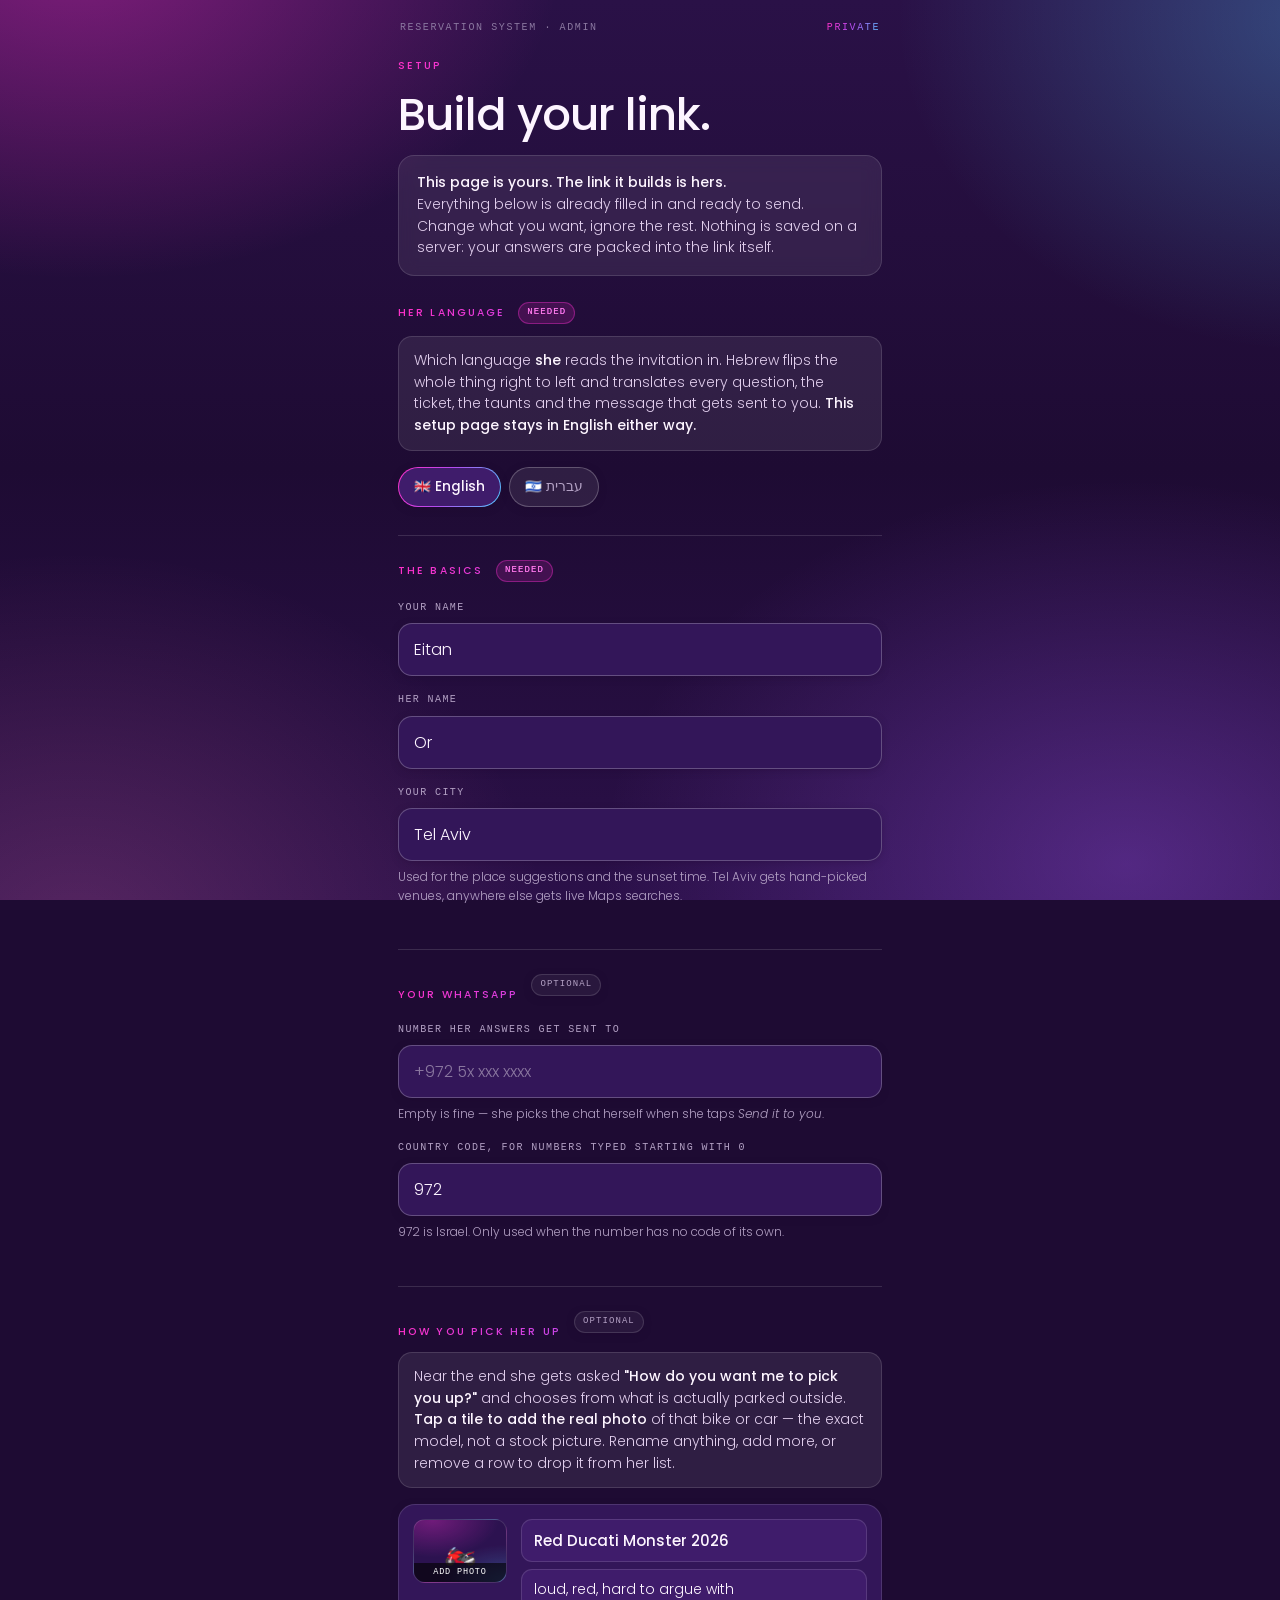
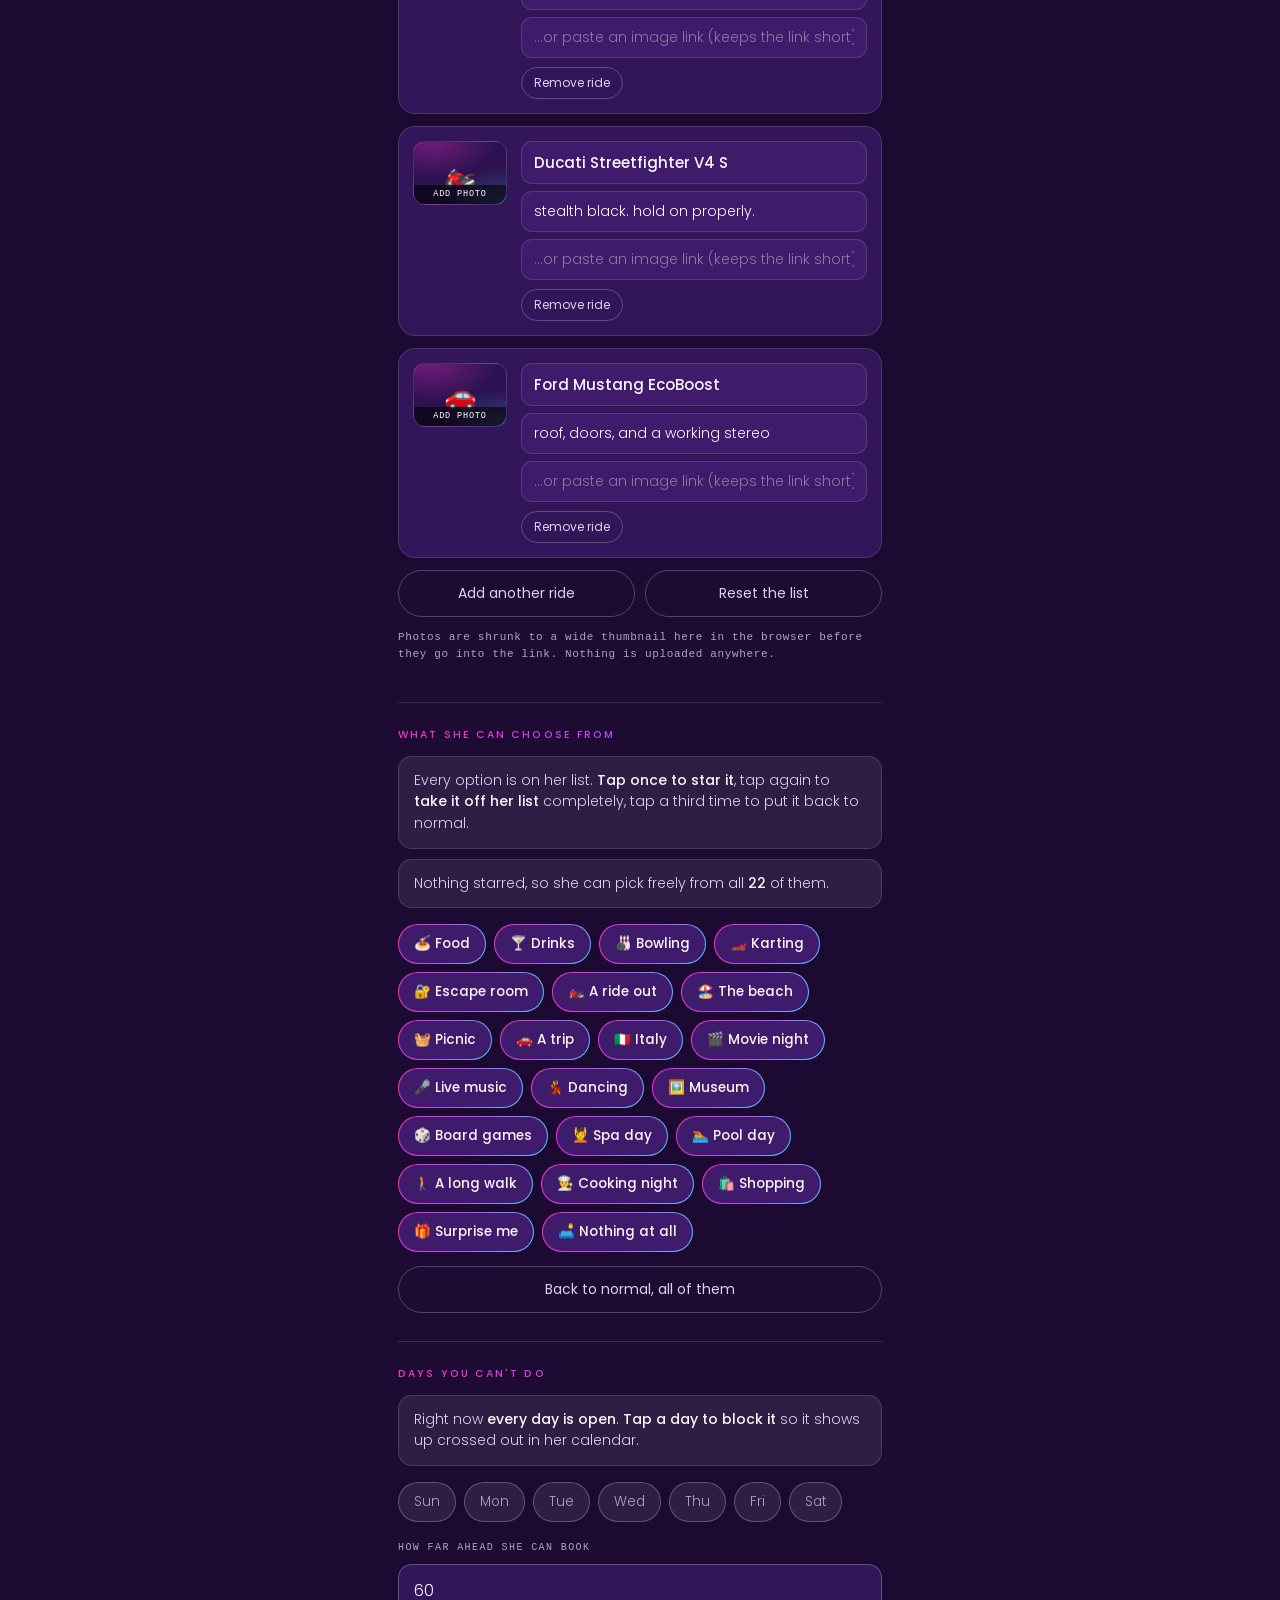
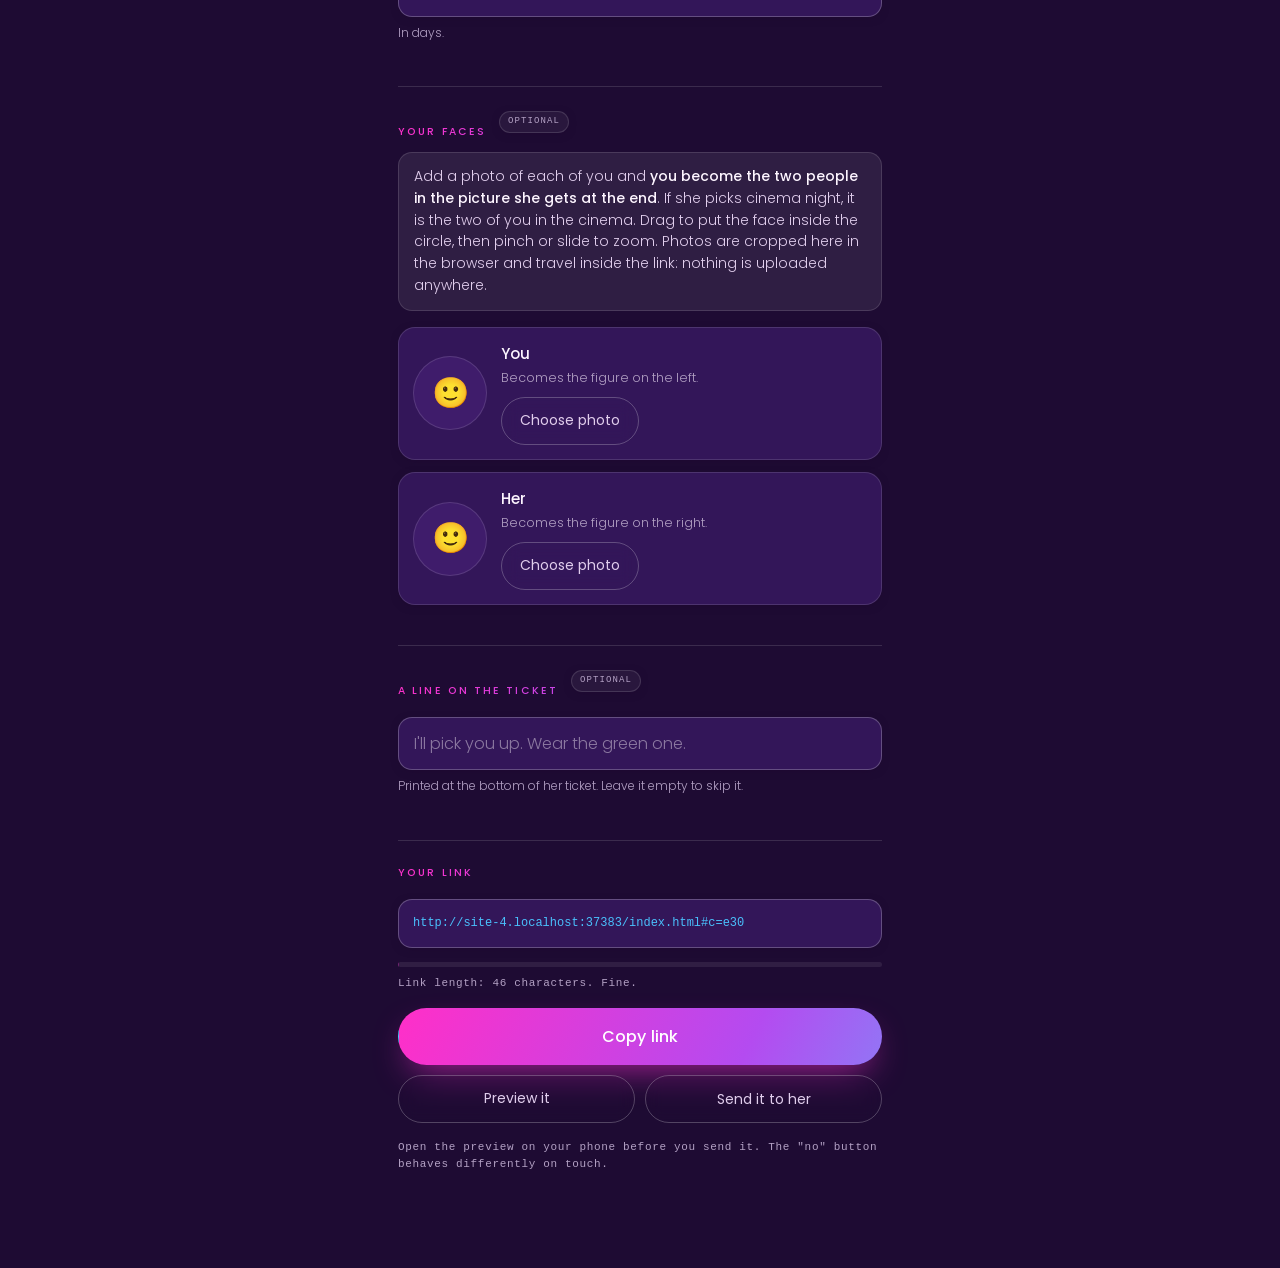
==== commit 7aeca994: "Lift the palette, add Hebrew, and stop breaking WhatsApp Three things.  The colours were nearly blac" ====
--- a/index.html
+++ b/index.html
@@ -3,7 +3,7 @@
 <head>
   <meta charset="utf-8">
   <meta name="viewport" content="width=device-width, initial-scale=1, viewport-fit=cover">
-  <meta name="theme-color" content="#120410">
+  <meta name="theme-color" content="#1e0b33">
   <title>You have one unopened invitation</title>
 
   <meta property="og:title" content="You have one unopened invitation">
@@ -16,7 +16,7 @@
   <link rel="preconnect" href="https://fonts.googleapis.com">
   <link rel="preconnect" href="https://fonts.gstatic.com" crossorigin>
   <link rel="stylesheet" media="print" onload="this.media='all'"
-        href="https://fonts.googleapis.com/css2?family=Poppins:wght@300;400;500;600&display=swap">
+        href="https://fonts.googleapis.com/css2?family=Poppins:wght@300;400;500;600&family=Heebo:wght@300;400;500;700&display=swap">
 
   <link rel="stylesheet" href="css/style.css">
 </head>
@@ -25,7 +25,7 @@
 
   <main class="shell">
     <div class="topbar">
-      <span>Reservation system</span>
+      <span id="brandOut">Reservation system</span>
       <span class="ref" id="refOut">REF —</span>
     </div>
     <div class="progress"><span id="bar"></span></div>
@@ -37,6 +37,7 @@
 
   <script src="js/data.js"></script>
   <script src="js/config.js"></script>
+  <script src="js/i18n.js"></script>
   <script src="js/scene.js"></script>
   <script src="js/app.js"></script>
 </body>
--- a/css/style.css
+++ b/css/style.css
@@ -4,40 +4,41 @@
    ============================================================ */
 
 :root {
-  /* ground */
-  --bg:        #120410;
-  --bg-2:      #1a0619;
-  --card:      #1d0a22;
-  --card-2:    #260d2b;
-  --glass:     rgba(255, 255, 255, 0.05);
+  /* ground — violet rather than near-black, so the whole thing reads
+     as a party at night instead of a power cut */
+  --bg:        #1e0b33;
+  --bg-2:      #2a1147;
+  --card:      #331659;
+  --card-2:    #3f1c6b;
+  --glass:     rgba(255, 255, 255, 0.08);
 
   /* ink */
-  --ink:       #f7eefa;
-  --ink-soft:  #cbb5d2;
-  --muted:     #9c88a6;
-  --faint:     #6d5c79;
+  --ink:       #fdf5ff;
+  --ink-soft:  #e0cdec;
+  --muted:     #b3a1c4;
+  --faint:     #8b78a0;
 
   /* lines */
-  --line:      rgba(255, 255, 255, 0.09);
-  --line-2:    rgba(255, 255, 255, 0.17);
+  --line:      rgba(255, 255, 255, 0.13);
+  --line-2:    rgba(255, 255, 255, 0.24);
 
   /* the two colours everything is built from */
-  --pink:      #dc21b8;
+  --pink:      #f52ecd;
   --blue:      #4ac0fc;
-  --pink-soft: #ff5fd6;
-  --violet:    #8f5cff;
+  --pink-soft: #ff85e8;
+  --violet:    #a95cff;
 
   --accent:    var(--pink);
-  --accent-dk: #b8189a;
-  --grad:      linear-gradient(115deg, #dc21b8 0%, #a13ede 46%, #4ac0fc 100%);
-  --grad-soft: linear-gradient(115deg, rgba(220, 33, 184, 0.22), rgba(74, 192, 252, 0.22));
+  --accent-dk: #d117ac;
+  --grad:      linear-gradient(115deg, #ff2fc8 0%, #b44bf0 46%, #4fc9ff 100%);
+  --grad-soft: linear-gradient(115deg, rgba(245, 46, 205, 0.26), rgba(74, 192, 252, 0.26));
 
   /* shadows — glow, never grey */
-  --sh-sm: 0 2px 10px -3px rgba(0, 0, 0, 0.55);
-  --sh-md: 0 16px 34px -18px rgba(0, 0, 0, 0.8);
-  --sh-lg: 0 34px 70px -30px rgba(0, 0, 0, 0.9);
-  --glow:  0 14px 34px -12px rgba(220, 33, 184, 0.6);
-  --glow-b: 0 14px 34px -12px rgba(74, 192, 252, 0.45);
+  --sh-sm: 0 2px 10px -3px rgba(28, 4, 44, 0.5);
+  --sh-md: 0 16px 34px -18px rgba(20, 2, 34, 0.72);
+  --sh-lg: 0 34px 70px -30px rgba(16, 2, 28, 0.85);
+  --glow:  0 14px 34px -12px rgba(245, 46, 205, 0.7);
+  --glow-b: 0 14px 34px -12px rgba(74, 192, 252, 0.5);
 
   --serif: "Poppins", -apple-system, BlinkMacSystemFont, "Segoe UI", Roboto, sans-serif;
   --mono: ui-monospace, SFMono-Regular, "SF Mono", Menlo, Consolas, monospace;
@@ -53,10 +54,11 @@
 body {
   background: var(--bg);
   background-image:
-    radial-gradient(760px 520px at 6% -6%, rgba(220, 33, 184, 0.30), transparent 62%),
-    radial-gradient(680px 520px at 104% 4%, rgba(74, 192, 252, 0.20), transparent 60%),
-    radial-gradient(900px 700px at 50% 116%, rgba(143, 92, 255, 0.20), transparent 64%),
-    linear-gradient(180deg, #170518 0%, #100310 55%, #17041a 100%);
+    radial-gradient(760px 520px at 6% -6%, rgba(255, 47, 200, 0.40), transparent 64%),
+    radial-gradient(700px 540px at 104% 2%, rgba(79, 201, 255, 0.30), transparent 62%),
+    radial-gradient(820px 600px at 88% 96%, rgba(169, 92, 255, 0.32), transparent 64%),
+    radial-gradient(760px 620px at 6% 104%, rgba(255, 122, 190, 0.20), transparent 62%),
+    linear-gradient(180deg, #2a1147 0%, #1e0b33 52%, #2b1049 100%);
   background-attachment: fixed;
   color: var(--ink);
   font-family: var(--sans);
@@ -114,7 +116,7 @@
   width: 100%;
   border-radius: 4px;
   background: var(--grad);
-  box-shadow: 0 0 14px rgba(220, 33, 184, 0.7);
+  box-shadow: 0 0 14px rgba(245, 46, 205, 0.7);
   transform: scaleX(0);
   transform-origin: left center;
   transition: transform 0.6s cubic-bezier(0.16, 1, 0.3, 1);
@@ -229,7 +231,7 @@
 
 .btn.primary:hover {
   background-position: 100% 0;
-  box-shadow: 0 18px 42px -12px rgba(220, 33, 184, 0.75);
+  box-shadow: 0 18px 42px -12px rgba(245, 46, 205, 0.75);
 }
 
 .btn.ghost {
@@ -338,7 +340,7 @@
   position: absolute;
   inset: 0;
   border-radius: 14px;
-  background: linear-gradient(160deg, #2a0d2f, #1a0619);
+  background: linear-gradient(160deg, #451f70, #2a1147);
   border: 1px solid rgba(255, 255, 255, 0.14);
   box-shadow: var(--sh-lg);
 }
@@ -360,7 +362,7 @@
   height: 58px;
   margin: -29px 0 0 -29px;
   border-radius: 50%;
-  background: #16051a;
+  background: #2a1147;
   border: 1px solid rgba(255, 255, 255, 0.18);
   display: grid;
   place-items: center;
@@ -368,7 +370,7 @@
   font-weight: 500;
   font-size: 23px;
   color: #fff;
-  box-shadow: 0 12px 26px -8px rgba(0, 0, 0, 0.9), 0 0 26px rgba(220, 33, 184, 0.5);
+  box-shadow: 0 12px 26px -8px rgba(16, 2, 28, 0.8), 0 0 26px rgba(245, 46, 205, 0.5);
 }
 
 /* ---------- option grid ---------- */
@@ -423,7 +425,7 @@
     linear-gradient(var(--card-2), var(--card-2)) padding-box,
     var(--grad) border-box;
   border: 1px solid transparent;
-  box-shadow: 0 14px 30px -16px rgba(220, 33, 184, 0.9);
+  box-shadow: 0 14px 30px -16px rgba(245, 46, 205, 0.9);
 }
 
 .opt.selected::after {
@@ -435,6 +437,82 @@
   font-weight: 600;
 }
 
+/* ---------- his shortlist, and the decoys ---------- */
+
+/* A gradient ring that breathes. These are the only ones that let
+   themselves be pressed, and they need to look like it from across
+   the room. */
+.opt.fav {
+  border: 1px solid transparent;
+  background:
+    linear-gradient(var(--card), var(--card)) padding-box,
+    var(--grad) border-box;
+  animation: fav-glow 2.8s ease-in-out infinite;
+}
+
+.opt.fav::before {
+  content: "★";
+  position: absolute;
+  top: 9px;
+  right: 12px;
+  font-size: 12px;
+  color: var(--pink-soft);
+  text-shadow: 0 0 10px rgba(245, 46, 205, 0.9);
+}
+
+.opt.fav.selected::after { right: 32px; }
+
+@keyframes fav-glow {
+  0%, 100% {
+    box-shadow: 0 0 0 0 rgba(245, 46, 205, 0.0),
+                0 10px 26px -16px rgba(0, 0, 0, 0.7);
+  }
+  50% {
+    box-shadow: 0 0 22px 1px rgba(245, 46, 205, 0.45),
+                0 0 46px 6px rgba(74, 192, 252, 0.16),
+                0 10px 26px -16px rgba(0, 0, 0, 0.7);
+  }
+}
+
+/* Deliberately still looks pressable. Finding out that it isn't
+   is the whole joke. */
+.opt.decoy {
+  transition: transform 0.3s cubic-bezier(0.22, 1, 0.36, 1);
+  touch-action: none;
+}
+
+/* Pinned to the bottom of the viewport: the grid is twenty-two tiles
+   long, so a taunt sitting under it would never be read. */
+.grid-taunt {
+  position: sticky;
+  bottom: 14px;
+  transform: none;
+  display: block;
+  width: fit-content;
+  max-width: 100%;
+  margin: -6px auto 6px;
+  padding: 8px 16px;
+  border-radius: 999px;
+  background: rgba(45, 18, 74, 0.9);
+  border: 1px solid var(--line);
+  backdrop-filter: blur(10px);
+  -webkit-backdrop-filter: blur(10px);
+  z-index: 7;
+}
+
+.grid-taunt:empty { display: none; }
+
+.grid-taunt.pop { animation: grid-taunt-pop 0.4s ease; }
+
+@keyframes grid-taunt-pop {
+  from { opacity: 0; transform: translateY(6px); }
+  to   { opacity: 1; transform: none; }
+}
+
+@media (prefers-reduced-motion: reduce) {
+  .opt.fav { animation: none; box-shadow: 0 0 20px 1px rgba(245, 46, 205, 0.4); }
+}
+
 /* ---------- picture cards (the rides) ---------- */
 
 .opt.shot-card { padding: 0; gap: 0; }
@@ -444,7 +522,7 @@
   aspect-ratio: 16 / 9;
   object-fit: cover;
   display: block;
-  background: #0d0310;
+  background: #2a1147;
 }
 
 /* No photo yet: a short gradient band rather than a big empty 16:9 hole. */
@@ -454,9 +532,9 @@
   place-items: center;
   font-size: 40px;
   background:
-    radial-gradient(120% 100% at 20% 0%, rgba(220, 33, 184, 0.4), transparent 60%),
+    radial-gradient(120% 100% at 20% 0%, rgba(245, 46, 205, 0.4), transparent 60%),
     radial-gradient(120% 100% at 100% 100%, rgba(74, 192, 252, 0.35), transparent 60%),
-    #150518;
+    #2c1250;
 }
 
 .opt.shot-card .card-body {
@@ -483,14 +561,14 @@
   flex: 1;
   min-width: 0;
   background: var(--card);
-  border: 1px solid rgba(220, 33, 184, 0.65);
+  border: 1px solid rgba(245, 46, 205, 0.65);
   border-radius: 999px;
   color: var(--ink);
   font-family: var(--sans);
   font-size: 16px;
   padding: 13px 18px;
   outline: none;
-  box-shadow: 0 0 0 3px rgba(220, 33, 184, 0.14);
+  box-shadow: 0 0 0 3px rgba(245, 46, 205, 0.14);
 }
 
 .other-box input::placeholder { color: var(--faint); }
@@ -504,7 +582,7 @@
   font-size: 62px;
   line-height: 1;
   margin-bottom: 14px;
-  filter: drop-shadow(0 10px 24px rgba(220, 33, 184, 0.5));
+  filter: drop-shadow(0 10px 24px rgba(245, 46, 205, 0.5));
 }
 
 .party-title {
@@ -602,7 +680,7 @@
     linear-gradient(var(--card-2), var(--card-2)) padding-box,
     var(--grad) border-box;
   border: 1px solid transparent;
-  box-shadow: 0 14px 30px -16px rgba(220, 33, 184, 0.9);
+  box-shadow: 0 14px 30px -16px rgba(245, 46, 205, 0.9);
 }
 
 .rec .rec-main { flex: 1; min-width: 0; }
@@ -622,7 +700,7 @@
   padding: 7px 12px;
   text-decoration: none;
   white-space: nowrap;
-  box-shadow: 0 6px 16px -8px rgba(220, 33, 184, 0.9);
+  box-shadow: 0 6px 16px -8px rgba(245, 46, 205, 0.9);
 }
 
 /* ---------- calendar ---------- */
@@ -695,13 +773,13 @@
   background: var(--grad);
   color: #fff;
   font-weight: 500;
-  box-shadow: 0 8px 18px -6px rgba(220, 33, 184, 0.9);
+  box-shadow: 0 8px 18px -6px rgba(245, 46, 205, 0.9);
 }
 
 /* ---------- ticket ---------- */
 
 .ticket {
-  background: linear-gradient(165deg, #24092a, #16051a);
+  background: linear-gradient(165deg, #3d1a66, #271044);
   color: var(--ink);
   border: 1px solid var(--line);
   border-radius: 22px;
@@ -826,8 +904,8 @@
 .field input::placeholder { color: var(--faint); }
 
 .field input:focus, .field textarea:focus {
-  border-color: rgba(220, 33, 184, 0.8);
-  box-shadow: 0 0 0 3px rgba(220, 33, 184, 0.16);
+  border-color: rgba(245, 46, 205, 0.8);
+  box-shadow: 0 0 0 3px rgba(245, 46, 205, 0.16);
 }
 
 .field .hint { font-size: 12px; font-weight: 300; color: var(--muted); margin-top: 7px; }
@@ -873,7 +951,7 @@
   background: var(--grad);
   border-color: transparent;
   color: #fff;
-  box-shadow: 0 4px 12px -4px rgba(220, 33, 184, 0.9);
+  box-shadow: 0 4px 12px -4px rgba(245, 46, 205, 0.9);
 }
 
 .term.locked { color: var(--muted); }
@@ -1008,6 +1086,20 @@
   font-weight: 500;
 }
 
+/* Starred: the same breathing ring she'll see on her own screen, so what
+   you pick here looks like what she gets. */
+.toggle.star {
+  border: 1px solid transparent;
+  background:
+    linear-gradient(var(--card-2), var(--card-2)) padding-box,
+    var(--grad) border-box;
+  color: var(--ink);
+  font-weight: 500;
+  animation: fav-glow 2.8s ease-in-out infinite;
+}
+
+.toggle.star::before { content: "★ "; color: var(--pink-soft); }
+
 /* Removed from her list: unmistakably struck out. */
 .toggle.off {
   border-color: var(--line);
@@ -1033,7 +1125,7 @@
   font-weight: 400;
 }
 
-.badge.req { background: rgba(220, 33, 184, 0.16); color: var(--pink-soft); border: 1px solid rgba(220, 33, 184, 0.4); }
+.badge.req { background: rgba(245, 46, 205, 0.16); color: var(--pink-soft); border: 1px solid rgba(245, 46, 205, 0.4); }
 .badge.opt { background: rgba(255, 255, 255, 0.05); color: var(--muted); border: 1px solid var(--line); }
 
 .instruction {
@@ -1102,9 +1194,9 @@
   overflow: hidden;
   border: 1px solid var(--line);
   background:
-    radial-gradient(120% 100% at 20% 0%, rgba(220, 33, 184, 0.34), transparent 60%),
+    radial-gradient(120% 100% at 20% 0%, rgba(245, 46, 205, 0.34), transparent 60%),
     radial-gradient(120% 100% at 100% 100%, rgba(74, 192, 252, 0.3), transparent 60%),
-    #150518;
+    #2c1250;
   display: grid;
   place-items: center;
   font-size: 26px;
@@ -1143,7 +1235,7 @@
 }
 
 .ride-fields input::placeholder { color: var(--faint); }
-.ride-fields input:focus { border-color: rgba(220, 33, 184, 0.7); }
+.ride-fields input:focus { border-color: rgba(245, 46, 205, 0.7); }
 .ride-fields input.name { font-weight: 500; font-size: 15px; }
 
 .ride-acts { display: flex; gap: 7px; flex-wrap: wrap; margin-top: 2px; }
@@ -1194,7 +1286,7 @@
   height: 196px;
   border-radius: 50%;
   border: 2px solid rgba(255, 255, 255, 0.9);
-  box-shadow: 0 0 0 999px rgba(10, 2, 12, 0.68);
+  box-shadow: 0 0 0 999px rgba(18, 4, 32, 0.7);
   pointer-events: none;
 }
 
@@ -1274,3 +1366,55 @@
 }
 
 .callout b { color: var(--ink); font-weight: 500; }
+
+/* ============================================================
+   Hebrew — right to left.
+
+   Poppins has no Hebrew glyphs and neither do the mono stacks, so the
+   whole type system swaps to Heebo rather than letting each element
+   fall back on its own and drift apart. Wide letter-spacing and
+   uppercase are Latin habits: the first looks broken in Hebrew and the
+   second does nothing at all.
+   ============================================================ */
+
+[dir="rtl"] {
+  --serif: "Heebo", "Arial Hebrew", Arial, sans-serif;
+  --sans:  "Heebo", "Arial Hebrew", Arial, sans-serif;
+  --mono:  "Heebo", "Arial Hebrew", Arial, sans-serif;
+}
+
+[dir="rtl"] h1,
+[dir="rtl"] h2,
+[dir="rtl"] .party-title { letter-spacing: 0; }
+
+[dir="rtl"] .eyebrow,
+[dir="rtl"] .topbar,
+[dir="rtl"] .footnote,
+[dir="rtl"] .trow .k,
+[dir="rtl"] .ticket-brand,
+[dir="rtl"] .party-line,
+[dir="rtl"] .rec .maps,
+[dir="rtl"] .setup-section > h3,
+[dir="rtl"] .badge,
+[dir="rtl"] .ride-shot .tag { letter-spacing: 0.04em; text-transform: none; }
+
+[dir="rtl"] .tiny,
+[dir="rtl"] .cal-dow,
+[dir="rtl"] .chip,
+[dir="rtl"] .ticket .ref-no { letter-spacing: 0.02em; }
+
+/* Both bars fill from the right. */
+[dir="rtl"] .progress span,
+[dir="rtl"] .meter span { transform-origin: right center; }
+
+[dir="rtl"] .opt { text-align: right; }
+
+/* Corner markers follow the text direction. */
+[dir="rtl"] .opt.selected::after,
+[dir="rtl"] .opt.shot-card.selected::after { right: auto; left: 12px; }
+[dir="rtl"] .opt.fav::before { right: auto; left: 12px; }
+[dir="rtl"] .opt.fav.selected::after { right: auto; left: 32px; }
+
+/* Hebrew sits differently in a line box than Latin does. */
+[dir="rtl"] body { line-height: 1.6; }
+[dir="rtl"] .opt .note { line-height: 1.4; }
